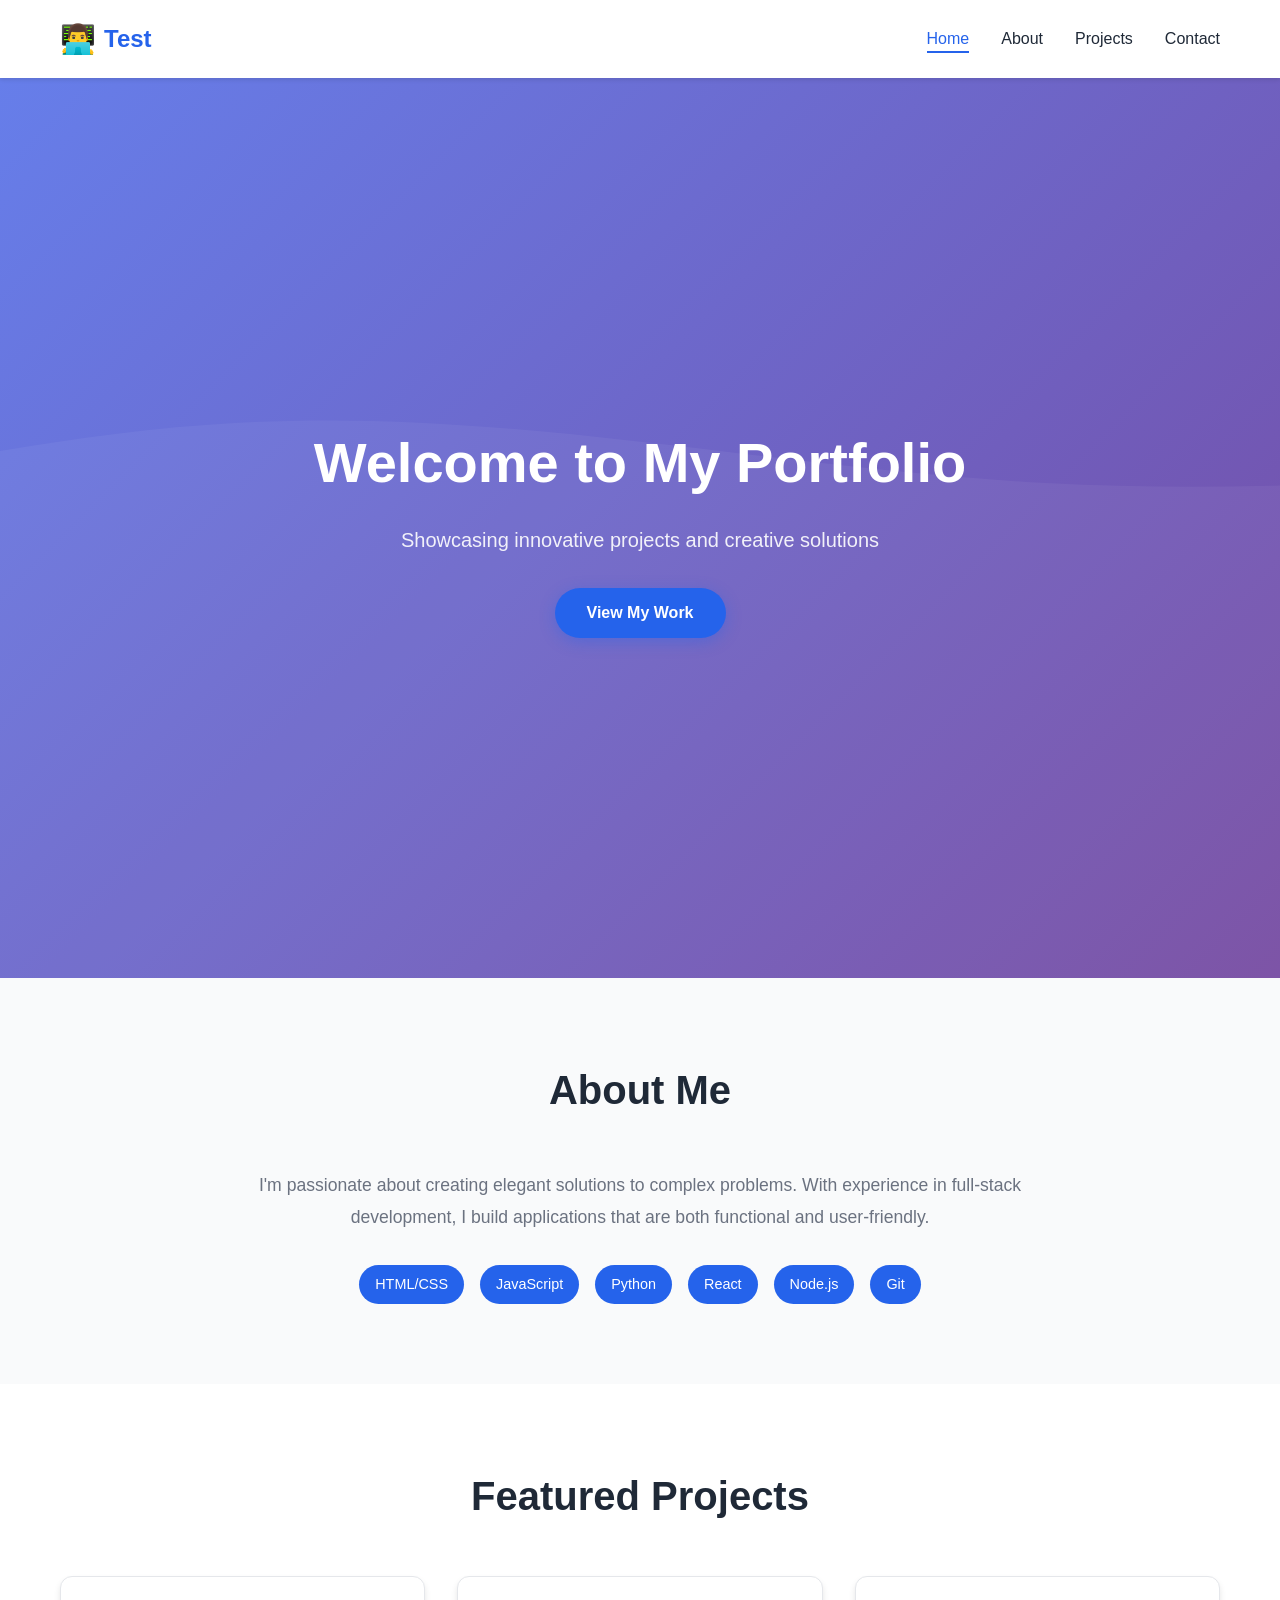
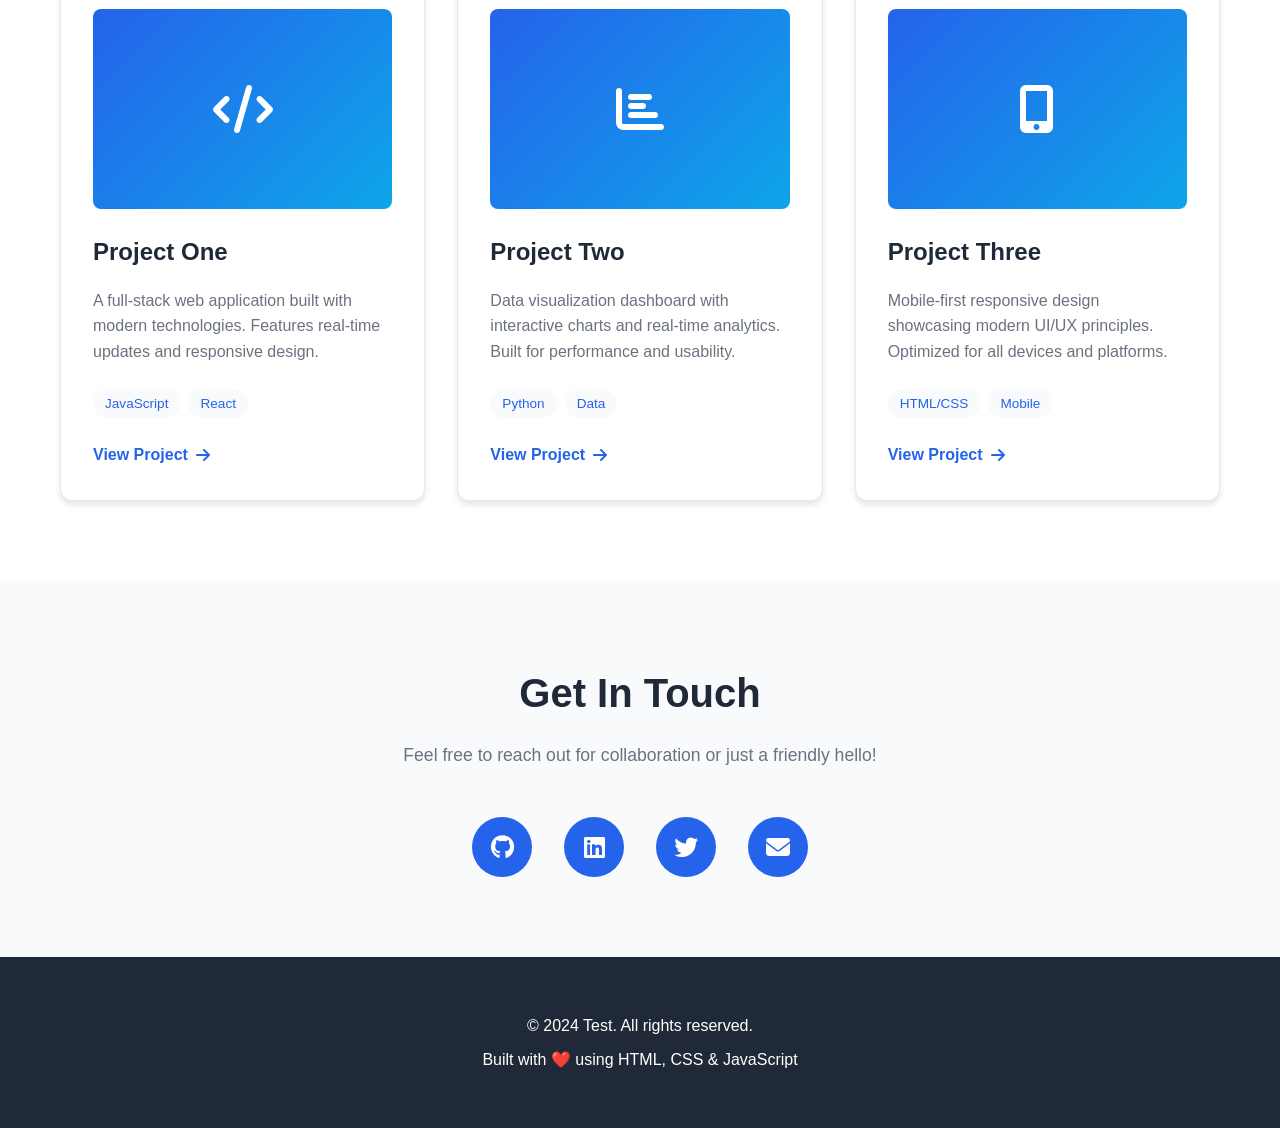
==== index.html @ 0a3504ec "Initial commit: Project showcase GitHub Pages website" ====
<!DOCTYPE html>
<html lang="en">
<head>
    <meta charset="UTF-8">
    <meta name="viewport" content="width=device-width, initial-scale=1.0">
    <title>Test - Project Showcase</title>
    <link rel="stylesheet" href="css/style.css">
    <link rel="stylesheet" href="https://cdnjs.cloudflare.com/ajax/libs/font-awesome/6.4.0/css/all.min.css">
</head>
<body>
    <nav class="navbar">
        <div class="nav-container">
            <div class="nav-brand">
                <a href="#home"><span class="brand-icon">👨‍💻</span> Test</a>
            </div>
            <ul class="nav-menu">
                <li><a href="#home">Home</a></li>
                <li><a href="#about">About</a></li>
                <li><a href="#projects">Projects</a></li>
                <li><a href="#contact">Contact</a></li>
            </ul>
            <div class="hamburger">
                <span></span>
                <span></span>
                <span></span>
            </div>
        </div>
    </nav>

    <!-- Hero Section -->
    <section id="home" class="hero">
        <div class="hero-content">
            <h1>Welcome to My Portfolio</h1>
            <p>Showcasing innovative projects and creative solutions</p>
            <a href="#projects" class="btn btn-primary">View My Work</a>
        </div>
        <div class="hero-background"></div>
    </section>

    <!-- About Section -->
    <section id="about" class="about">
        <div class="container">
            <h2>About Me</h2>
            <div class="about-content">
                <p>
                    I'm passionate about creating elegant solutions to complex problems. 
                    With experience in full-stack development, I build applications that are 
                    both functional and user-friendly.
                </p>
                <div class="skills">
                    <span class="skill-tag">HTML/CSS</span>
                    <span class="skill-tag">JavaScript</span>
                    <span class="skill-tag">Python</span>
                    <span class="skill-tag">React</span>
                    <span class="skill-tag">Node.js</span>
                    <span class="skill-tag">Git</span>
                </div>
            </div>
        </div>
    </section>

    <!-- Projects Section -->
    <section id="projects" class="projects">
        <div class="container">
            <h2>Featured Projects</h2>
            <div class="projects-grid">
                <div class="project-card">
                    <div class="project-image">
                        <i class="fas fa-code"></i>
                    </div>
                    <h3>Project One</h3>
                    <p>A full-stack web application built with modern technologies. Features real-time updates and responsive design.</p>
                    <div class="project-tags">
                        <span class="tag">JavaScript</span>
                        <span class="tag">React</span>
                    </div>
                    <a href="#" class="project-link">View Project <i class="fas fa-arrow-right"></i></a>
                </div>

                <div class="project-card">
                    <div class="project-image">
                        <i class="fas fa-chart-bar"></i>
                    </div>
                    <h3>Project Two</h3>
                    <p>Data visualization dashboard with interactive charts and real-time analytics. Built for performance and usability.</p>
                    <div class="project-tags">
                        <span class="tag">Python</span>
                        <span class="tag">Data</span>
                    </div>
                    <a href="#" class="project-link">View Project <i class="fas fa-arrow-right"></i></a>
                </div>

                <div class="project-card">
                    <div class="project-image">
                        <i class="fas fa-mobile-alt"></i>
                    </div>
                    <h3>Project Three</h3>
                    <p>Mobile-first responsive design showcasing modern UI/UX principles. Optimized for all devices and platforms.</p>
                    <div class="project-tags">
                        <span class="tag">HTML/CSS</span>
                        <span class="tag">Mobile</span>
                    </div>
                    <a href="#" class="project-link">View Project <i class="fas fa-arrow-right"></i></a>
                </div>
            </div>
        </div>
    </section>

    <!-- Contact Section -->
    <section id="contact" class="contact">
        <div class="container">
            <h2>Get In Touch</h2>
            <p>Feel free to reach out for collaboration or just a friendly hello!</p>
            <div class="contact-links">
                <a href="https://github.com" target="_blank" class="social-link">
                    <i class="fab fa-github"></i>
                </a>
                <a href="https://linkedin.com" target="_blank" class="social-link">
                    <i class="fab fa-linkedin"></i>
                </a>
                <a href="https://twitter.com" target="_blank" class="social-link">
                    <i class="fab fa-twitter"></i>
                </a>
                <a href="mailto:your.email@example.com" class="social-link">
                    <i class="fas fa-envelope"></i>
                </a>
            </div>
        </div>
    </section>

    <!-- Footer -->
    <footer class="footer">
        <div class="container">
            <p>&copy; 2024 Test. All rights reserved.</p>
            <p>Built with <span class="heart">❤️</span> using HTML, CSS & JavaScript</p>
        </div>
    </footer>

    <script src="js/script.js"></script>
</body>
</html>
---- css/style.css ----
/* Root Variables */
:root {
    --primary-color: #2563eb;
    --secondary-color: #1e40af;
    --accent-color: #0ea5e9;
    --text-color: #1f2937;
    --light-text: #6b7280;
    --bg-color: #ffffff;
    --bg-light: #f9fafb;
    --border-color: #e5e7eb;
    --shadow: 0 4px 6px rgba(0, 0, 0, 0.1);
    --shadow-lg: 0 20px 25px rgba(0, 0, 0, 0.15);
}

/* Global Styles */
* {
    margin: 0;
    padding: 0;
    box-sizing: border-box;
}

html {
    scroll-behavior: smooth;
}

body {
    font-family: 'Segoe UI', Tahoma, Geneva, Verdana, sans-serif;
    line-height: 1.6;
    color: var(--text-color);
    background-color: var(--bg-color);
}

.container {
    max-width: 1200px;
    margin: 0 auto;
    padding: 0 20px;
}

/* Navigation */
.navbar {
    background: var(--bg-color);
    box-shadow: 0 2px 4px rgba(0, 0, 0, 0.1);
    position: sticky;
    top: 0;
    z-index: 1000;
}

.nav-container {
    display: flex;
    justify-content: space-between;
    align-items: center;
    padding: 1rem 0;
    max-width: 1200px;
    margin: 0 auto;
    padding: 1rem 20px;
}

.nav-brand a {
    font-size: 1.5rem;
    font-weight: bold;
    color: var(--primary-color);
    text-decoration: none;
    display: flex;
    align-items: center;
    gap: 0.5rem;
}

.brand-icon {
    font-size: 1.8rem;
}

.nav-menu {
    display: flex;
    list-style: none;
    gap: 2rem;
}

.nav-menu a {
    color: var(--text-color);
    text-decoration: none;
    font-weight: 500;
    transition: color 0.3s ease;
}

.nav-menu a:hover {
    color: var(--primary-color);
}

.hamburger {
    display: none;
    flex-direction: column;
    cursor: pointer;
}

.hamburger span {
    width: 25px;
    height: 3px;
    background: var(--primary-color);
    margin: 5px 0;
    transition: 0.3s;
}

/* Hero Section */
.hero {
    position: relative;
    min-height: 100vh;
    display: flex;
    align-items: center;
    justify-content: center;
    overflow: hidden;
    background: linear-gradient(135deg, #667eea 0%, #764ba2 100%);
}

.hero-background {
    position: absolute;
    top: 0;
    left: 0;
    width: 100%;
    height: 100%;
    background: url('data:image/svg+xml,<svg xmlns="http://www.w3.org/2000/svg" viewBox="0 0 1440 320"><path fill="rgba(255,255,255,0.1)" fill-opacity="1" d="M0,96L48,112C96,128,192,160,288,160C384,160,480,128,576,122.7C672,117,768,139,864,144C960,149,1056,139,1152,128C1248,117,1344,107,1392,101.3L1440,96L1440,320L1392,320C1344,320,1248,320,1152,320C1056,320,960,320,864,320C768,320,672,320,576,320C480,320,384,320,288,320C192,320,96,320,48,320L0,320Z"></path></svg>') no-repeat bottom;
    background-size: cover;
    opacity: 0.5;
}

.hero-content {
    position: relative;
    z-index: 1;
    text-align: center;
    color: white;
    animation: fadeInUp 1s ease;
}

.hero-content h1 {
    font-size: clamp(2rem, 8vw, 3.5rem);
    margin-bottom: 1rem;
    font-weight: bold;
}

.hero-content p {
    font-size: 1.25rem;
    margin-bottom: 2rem;
    opacity: 0.9;
}

/* Buttons */
.btn {
    display: inline-block;
    padding: 12px 32px;
    border-radius: 50px;
    text-decoration: none;
    font-weight: 600;
    transition: all 0.3s ease;
    cursor: pointer;
    border: none;
    font-size: 1rem;
}

.btn-primary {
    background: var(--primary-color);
    color: white;
    box-shadow: 0 4px 15px rgba(37, 99, 235, 0.4);
}

.btn-primary:hover {
    transform: translateY(-2px);
    box-shadow: 0 6px 20px rgba(37, 99, 235, 0.6);
    background: var(--secondary-color);
}

/* About Section */
.about {
    padding: 80px 20px;
    background: var(--bg-light);
}

.about h2 {
    font-size: 2.5rem;
    margin-bottom: 3rem;
    text-align: center;
}

.about-content {
    max-width: 800px;
    margin: 0 auto;
    text-align: center;
}

.about-content p {
    font-size: 1.1rem;
    color: var(--light-text);
    margin-bottom: 2rem;
    line-height: 1.8;
}

.skills {
    display: flex;
    flex-wrap: wrap;
    gap: 1rem;
    justify-content: center;
}

.skill-tag {
    background: var(--primary-color);
    color: white;
    padding: 8px 16px;
    border-radius: 20px;
    font-size: 0.9rem;
    font-weight: 500;
    transition: all 0.3s ease;
}

.skill-tag:hover {
    background: var(--secondary-color);
    transform: translateY(-2px);
}

/* Projects Section */
.projects {
    padding: 80px 20px;
}

.projects h2 {
    font-size: 2.5rem;
    margin-bottom: 3rem;
    text-align: center;
}

.projects-grid {
    display: grid;
    grid-template-columns: repeat(auto-fit, minmax(320px, 1fr));
    gap: 2rem;
}

.project-card {
    background: var(--bg-color);
    border: 1px solid var(--border-color);
    border-radius: 12px;
    padding: 2rem;
    transition: all 0.3s ease;
    box-shadow: var(--shadow);
    display: flex;
    flex-direction: column;
}

.project-card:hover {
    transform: translateY(-8px);
    box-shadow: var(--shadow-lg);
    border-color: var(--primary-color);
}

.project-image {
    width: 100%;
    height: 200px;
    background: linear-gradient(135deg, var(--primary-color), var(--accent-color));
    border-radius: 8px;
    display: flex;
    align-items: center;
    justify-content: center;
    margin-bottom: 1.5rem;
    font-size: 3rem;
    color: white;
}

.project-card h3 {
    font-size: 1.5rem;
    margin-bottom: 1rem;
    color: var(--text-color);
}

.project-card p {
    color: var(--light-text);
    margin-bottom: 1.5rem;
    flex-grow: 1;
}

.project-tags {
    display: flex;
    flex-wrap: wrap;
    gap: 0.5rem;
    margin-bottom: 1.5rem;
}

.tag {
    background: var(--bg-light);
    color: var(--primary-color);
    padding: 4px 12px;
    border-radius: 15px;
    font-size: 0.85rem;
    font-weight: 500;
}

.project-link {
    color: var(--primary-color);
    text-decoration: none;
    font-weight: 600;
    display: inline-flex;
    align-items: center;
    gap: 0.5rem;
    transition: gap 0.3s ease;
}

.project-link:hover {
    gap: 1rem;
}

/* Contact Section */
.contact {
    padding: 80px 20px;
    background: var(--bg-light);
    text-align: center;
}

.contact h2 {
    font-size: 2.5rem;
    margin-bottom: 1rem;
}

.contact p {
    font-size: 1.1rem;
    color: var(--light-text);
    margin-bottom: 3rem;
}

.contact-links {
    display: flex;
    justify-content: center;
    gap: 2rem;
}

.social-link {
    display: inline-flex;
    align-items: center;
    justify-content: center;
    width: 60px;
    height: 60px;
    background: var(--primary-color);
    color: white;
    border-radius: 50%;
    font-size: 1.5rem;
    transition: all 0.3s ease;
    text-decoration: none;
}

.social-link:hover {
    background: var(--secondary-color);
    transform: translateY(-5px);
    box-shadow: var(--shadow-lg);
}

/* Footer */
.footer {
    background: var(--text-color);
    color: white;
    padding: 3rem 20px;
    text-align: center;
}

.footer p {
    margin: 0.5rem 0;
}

.heart {
    color: #ef4444;
    display: inline-block;
    animation: heartbeat 1.2s infinite;
}

/* Animations */
@keyframes fadeInUp {
    from {
        opacity: 0;
        transform: translateY(30px);
    }
    to {
        opacity: 1;
        transform: translateY(0);
    }
}

@keyframes heartbeat {
    0%, 100% {
        transform: scale(1);
    }
    50% {
        transform: scale(1.2);
    }
}

/* Responsive Design */
@media (max-width: 768px) {
    .nav-menu {
        gap: 1rem;
        font-size: 0.9rem;
    }

    .hamburger {
        display: flex;
    }

    .nav-menu {
        position: absolute;
        top: 70px;
        left: -100%;
        flex-direction: column;
        background: var(--bg-color);
        width: 100%;
        text-align: center;
        transition: 0.3s;
        box-shadow: 0 10px 27px rgba(0, 0, 0, 0.05);
    }

    .nav-menu.active {
        left: 0;
    }

    .about,
    .projects,
    .contact {
        padding: 60px 20px;
    }

    .about h2,
    .projects h2,
    .contact h2 {
        font-size: 2rem;
    }

    .projects-grid {
        grid-template-columns: 1fr;
    }

    .contact-links {
        gap: 1rem;
    }

    .social-link {
        width: 50px;
        height: 50px;
        font-size: 1.2rem;
    }
}

@media (max-width: 480px) {
    .hero-content h1 {
        font-size: 1.8rem;
    }

    .hero-content p {
        font-size: 1rem;
    }

    .skill-tag {
        padding: 6px 12px;
        font-size: 0.85rem;
    }

    .contact-links {
        gap: 0.8rem;
        flex-wrap: wrap;
    }
}
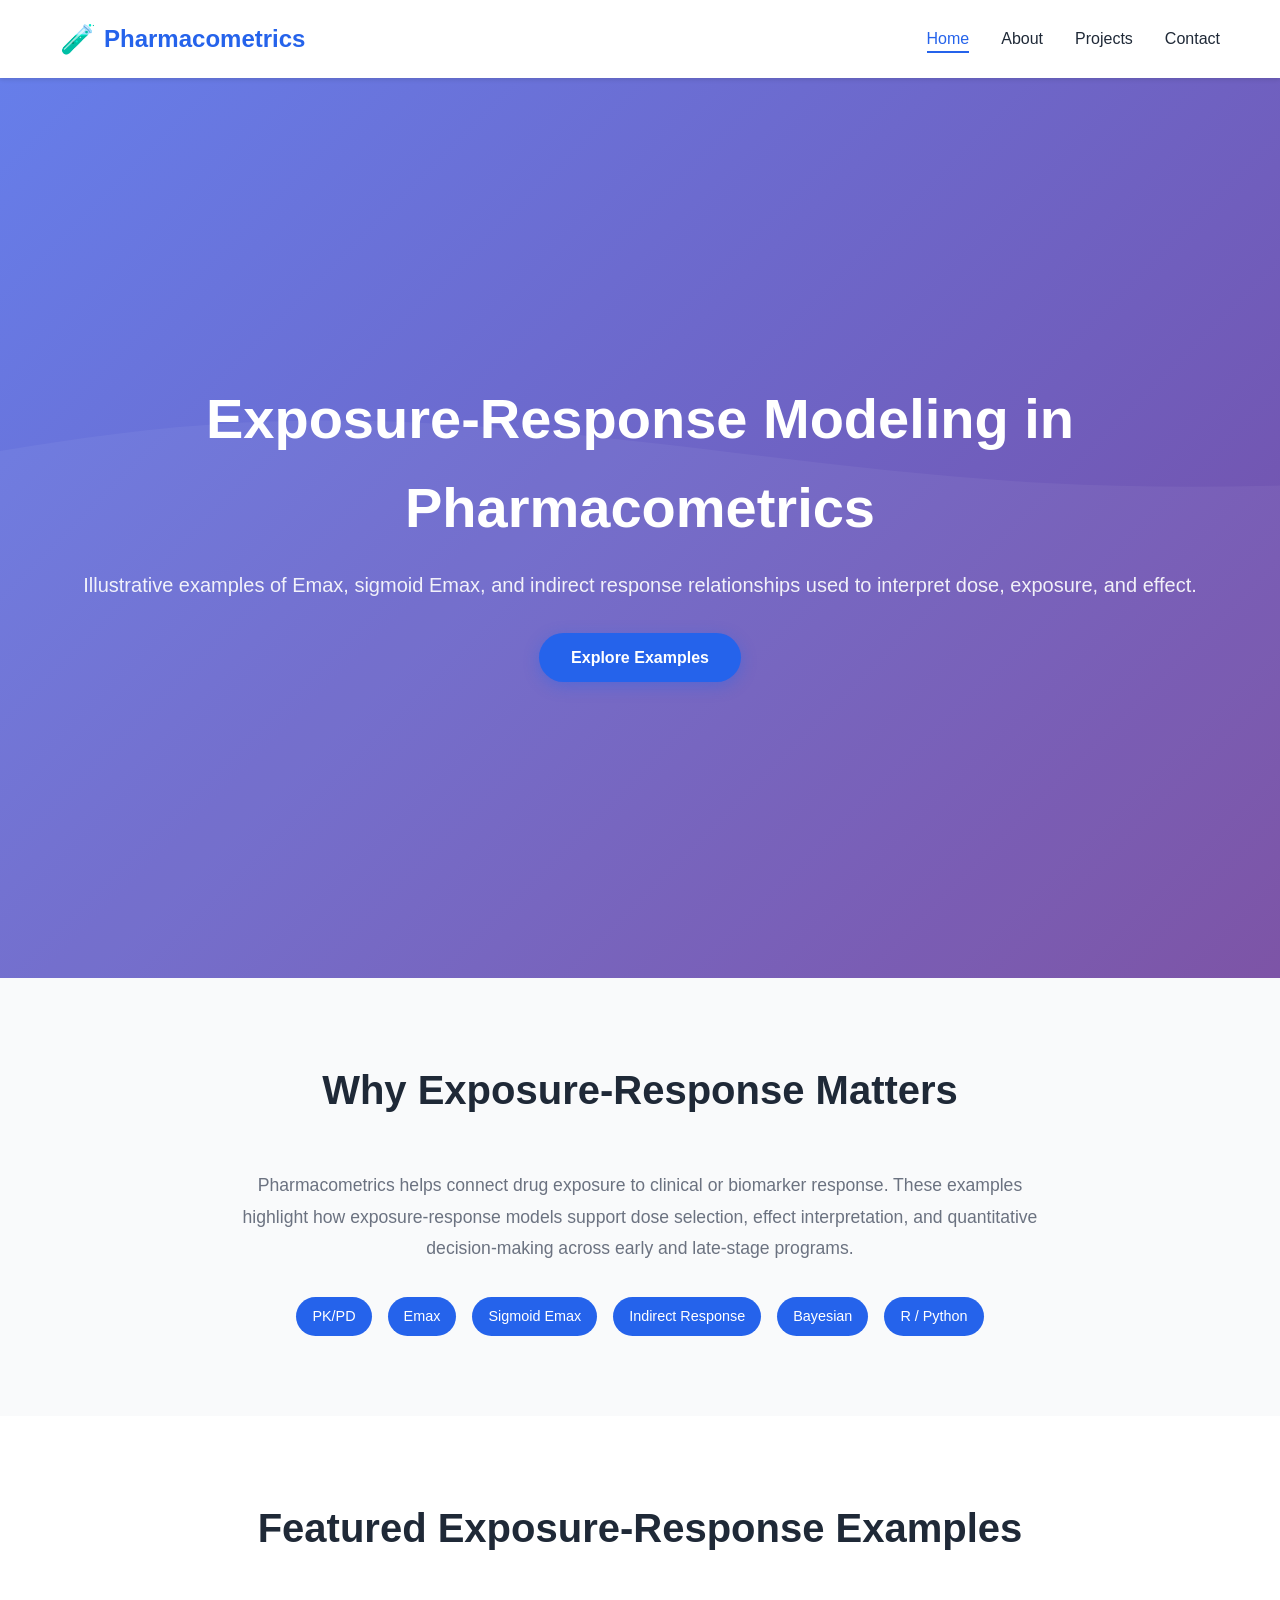
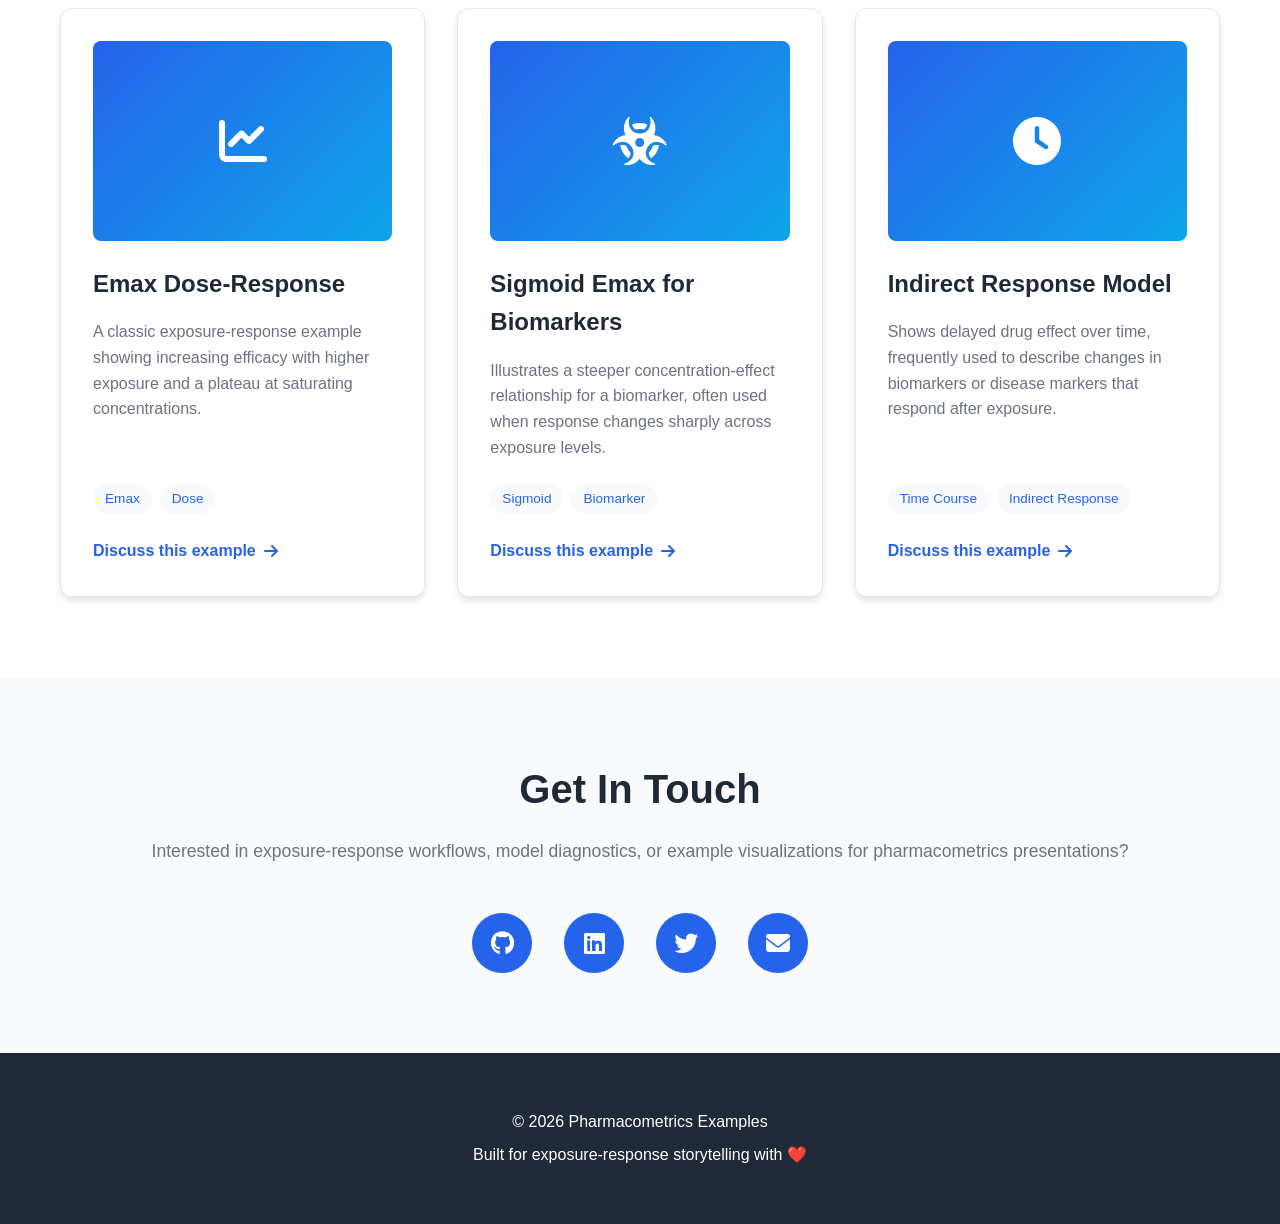
==== commit 35b9de8d: "Update site content for pharmacometrics exposure-response examples" ====
--- a/index.html
+++ b/index.html
@@ -3,7 +3,7 @@
 <head>
     <meta charset="UTF-8">
     <meta name="viewport" content="width=device-width, initial-scale=1.0">
-    <title>Test - Project Showcase</title>
+    <title>Pharmacometrics Exposure-Response Examples</title>
     <link rel="stylesheet" href="css/style.css">
     <link rel="stylesheet" href="https://cdnjs.cloudflare.com/ajax/libs/font-awesome/6.4.0/css/all.min.css">
 </head>
@@ -11,7 +11,7 @@
     <nav class="navbar">
         <div class="nav-container">
             <div class="nav-brand">
-                <a href="#home"><span class="brand-icon">👨‍💻</span> Test</a>
+                <a href="#home"><span class="brand-icon">🧪</span> Pharmacometrics</a>
             </div>
             <ul class="nav-menu">
                 <li><a href="#home">Home</a></li>
@@ -30,9 +30,9 @@
     <!-- Hero Section -->
     <section id="home" class="hero">
         <div class="hero-content">
-            <h1>Welcome to My Portfolio</h1>
-            <p>Showcasing innovative projects and creative solutions</p>
-            <a href="#projects" class="btn btn-primary">View My Work</a>
+            <h1>Exposure-Response Modeling in Pharmacometrics</h1>
+            <p>Illustrative examples of Emax, sigmoid Emax, and indirect response relationships used to interpret dose, exposure, and effect.</p>
+            <a href="#projects" class="btn btn-primary">Explore Examples</a>
         </div>
         <div class="hero-background"></div>
     </section>
@@ -40,20 +40,18 @@
     <!-- About Section -->
     <section id="about" class="about">
         <div class="container">
-            <h2>About Me</h2>
+            <h2>Why Exposure-Response Matters</h2>
             <div class="about-content">
                 <p>
-                    I'm passionate about creating elegant solutions to complex problems. 
-                    With experience in full-stack development, I build applications that are 
-                    both functional and user-friendly.
+                    Pharmacometrics helps connect drug exposure to clinical or biomarker response. These examples highlight how exposure-response models support dose selection, effect interpretation, and quantitative decision-making across early and late-stage programs.
                 </p>
                 <div class="skills">
-                    <span class="skill-tag">HTML/CSS</span>
-                    <span class="skill-tag">JavaScript</span>
-                    <span class="skill-tag">Python</span>
-                    <span class="skill-tag">React</span>
-                    <span class="skill-tag">Node.js</span>
-                    <span class="skill-tag">Git</span>
+                    <span class="skill-tag">PK/PD</span>
+                    <span class="skill-tag">Emax</span>
+                    <span class="skill-tag">Sigmoid Emax</span>
+                    <span class="skill-tag">Indirect Response</span>
+                    <span class="skill-tag">Bayesian</span>
+                    <span class="skill-tag">R / Python</span>
                 </div>
             </div>
         </div>
@@ -62,45 +60,45 @@
     <!-- Projects Section -->
     <section id="projects" class="projects">
         <div class="container">
-            <h2>Featured Projects</h2>
+            <h2>Featured Exposure-Response Examples</h2>
             <div class="projects-grid">
                 <div class="project-card">
                     <div class="project-image">
-                        <i class="fas fa-code"></i>
+                        <i class="fas fa-chart-line"></i>
                     </div>
-                    <h3>Project One</h3>
-                    <p>A full-stack web application built with modern technologies. Features real-time updates and responsive design.</p>
+                    <h3>Emax Dose-Response</h3>
+                    <p>A classic exposure-response example showing increasing efficacy with higher exposure and a plateau at saturating concentrations.</p>
                     <div class="project-tags">
-                        <span class="tag">JavaScript</span>
-                        <span class="tag">React</span>
+                        <span class="tag">Emax</span>
+                        <span class="tag">Dose</span>
                     </div>
-                    <a href="#" class="project-link">View Project <i class="fas fa-arrow-right"></i></a>
+                    <a href="#contact" class="project-link">Discuss this example <i class="fas fa-arrow-right"></i></a>
                 </div>
 
                 <div class="project-card">
                     <div class="project-image">
-                        <i class="fas fa-chart-bar"></i>
+                        <i class="fas fa-biohazard"></i>
                     </div>
-                    <h3>Project Two</h3>
-                    <p>Data visualization dashboard with interactive charts and real-time analytics. Built for performance and usability.</p>
+                    <h3>Sigmoid Emax for Biomarkers</h3>
+                    <p>Illustrates a steeper concentration-effect relationship for a biomarker, often used when response changes sharply across exposure levels.</p>
                     <div class="project-tags">
-                        <span class="tag">Python</span>
-                        <span class="tag">Data</span>
+                        <span class="tag">Sigmoid</span>
+                        <span class="tag">Biomarker</span>
                     </div>
-                    <a href="#" class="project-link">View Project <i class="fas fa-arrow-right"></i></a>
+                    <a href="#contact" class="project-link">Discuss this example <i class="fas fa-arrow-right"></i></a>
                 </div>
 
                 <div class="project-card">
                     <div class="project-image">
-                        <i class="fas fa-mobile-alt"></i>
+                        <i class="fas fa-clock"></i>
                     </div>
-                    <h3>Project Three</h3>
-                    <p>Mobile-first responsive design showcasing modern UI/UX principles. Optimized for all devices and platforms.</p>
+                    <h3>Indirect Response Model</h3>
+                    <p>Shows delayed drug effect over time, frequently used to describe changes in biomarkers or disease markers that respond after exposure.</p>
                     <div class="project-tags">
-                        <span class="tag">HTML/CSS</span>
-                        <span class="tag">Mobile</span>
+                        <span class="tag">Time Course</span>
+                        <span class="tag">Indirect Response</span>
                     </div>
-                    <a href="#" class="project-link">View Project <i class="fas fa-arrow-right"></i></a>
+                    <a href="#contact" class="project-link">Discuss this example <i class="fas fa-arrow-right"></i></a>
                 </div>
             </div>
         </div>
@@ -110,7 +108,7 @@
     <section id="contact" class="contact">
         <div class="container">
             <h2>Get In Touch</h2>
-            <p>Feel free to reach out for collaboration or just a friendly hello!</p>
+            <p>Interested in exposure-response workflows, model diagnostics, or example visualizations for pharmacometrics presentations?</p>
             <div class="contact-links">
                 <a href="https://github.com" target="_blank" class="social-link">
                     <i class="fab fa-github"></i>
@@ -131,8 +129,8 @@
     <!-- Footer -->
     <footer class="footer">
         <div class="container">
-            <p>&copy; 2024 Test. All rights reserved.</p>
-            <p>Built with <span class="heart">❤️</span> using HTML, CSS & JavaScript</p>
+            <p>&copy; 2026 Pharmacometrics Examples</p>
+            <p>Built for exposure-response storytelling with <span class="heart">❤️</span></p>
         </div>
     </footer>
 
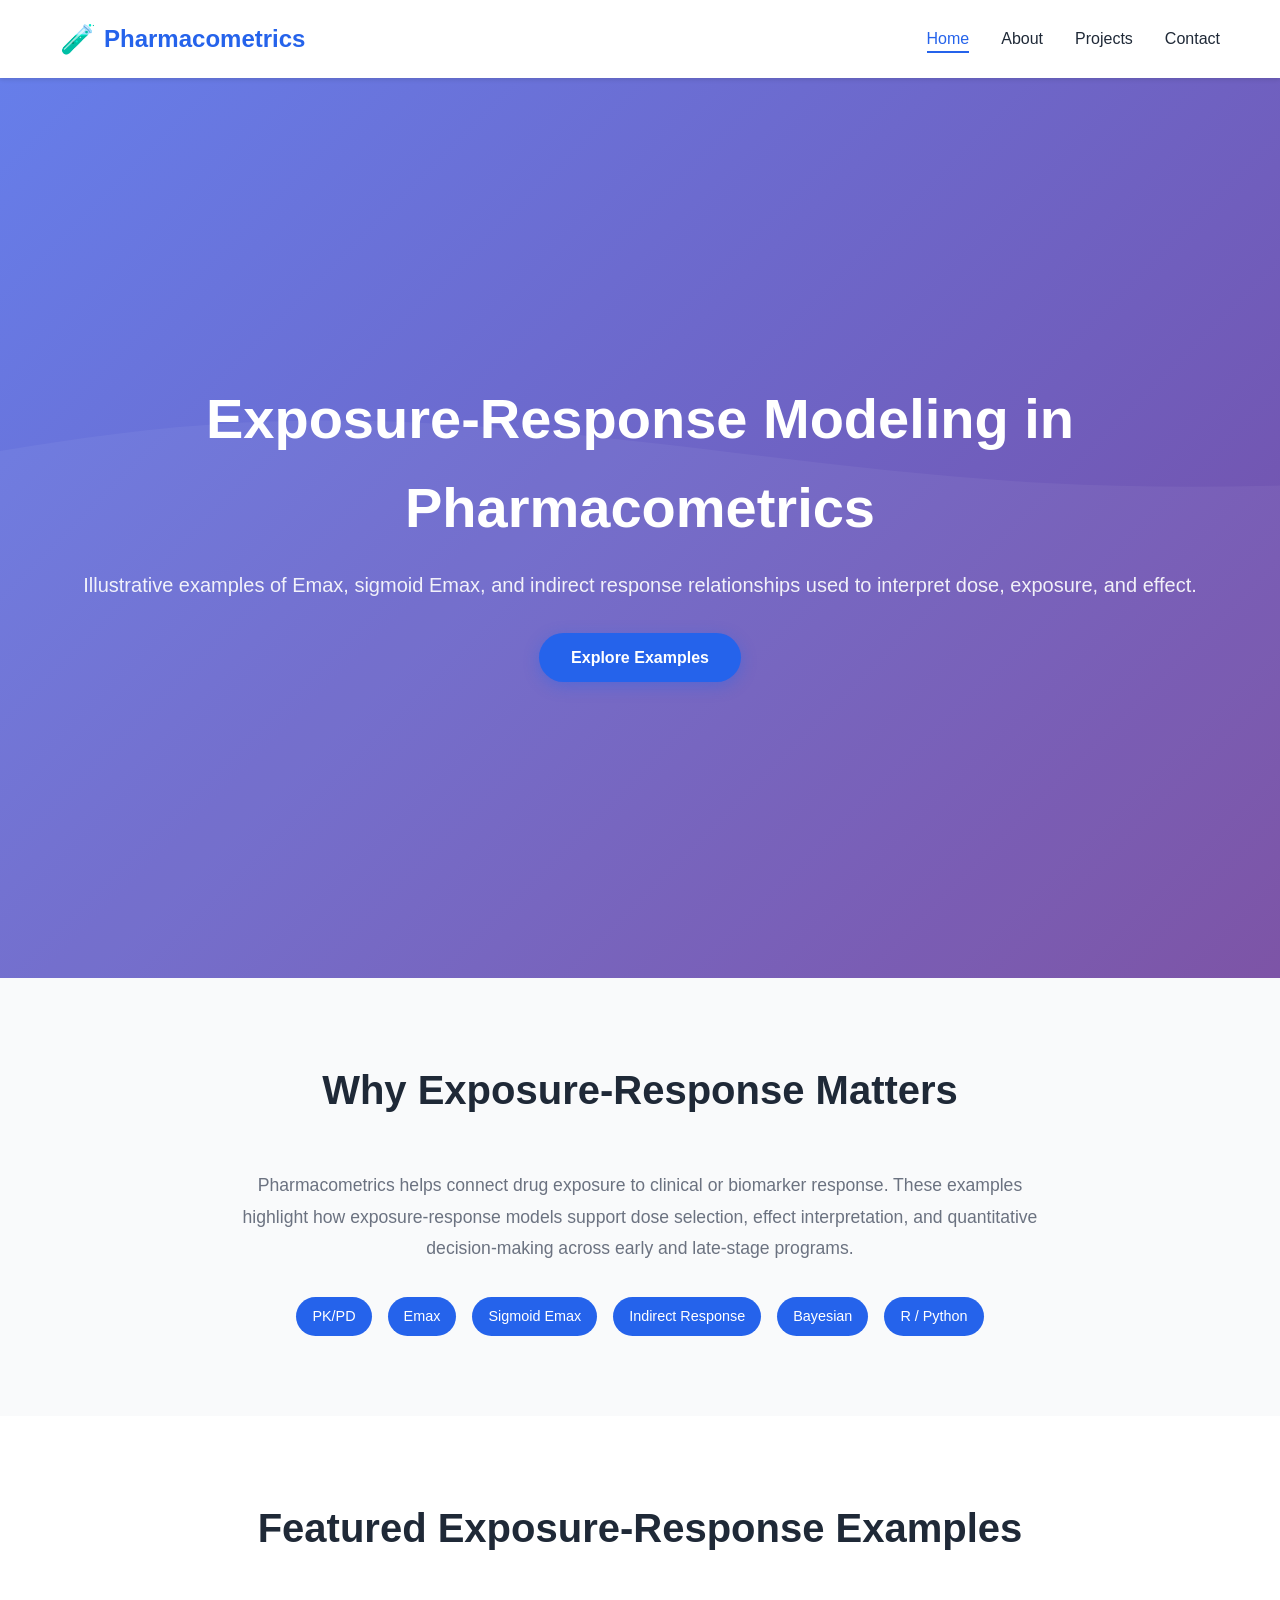
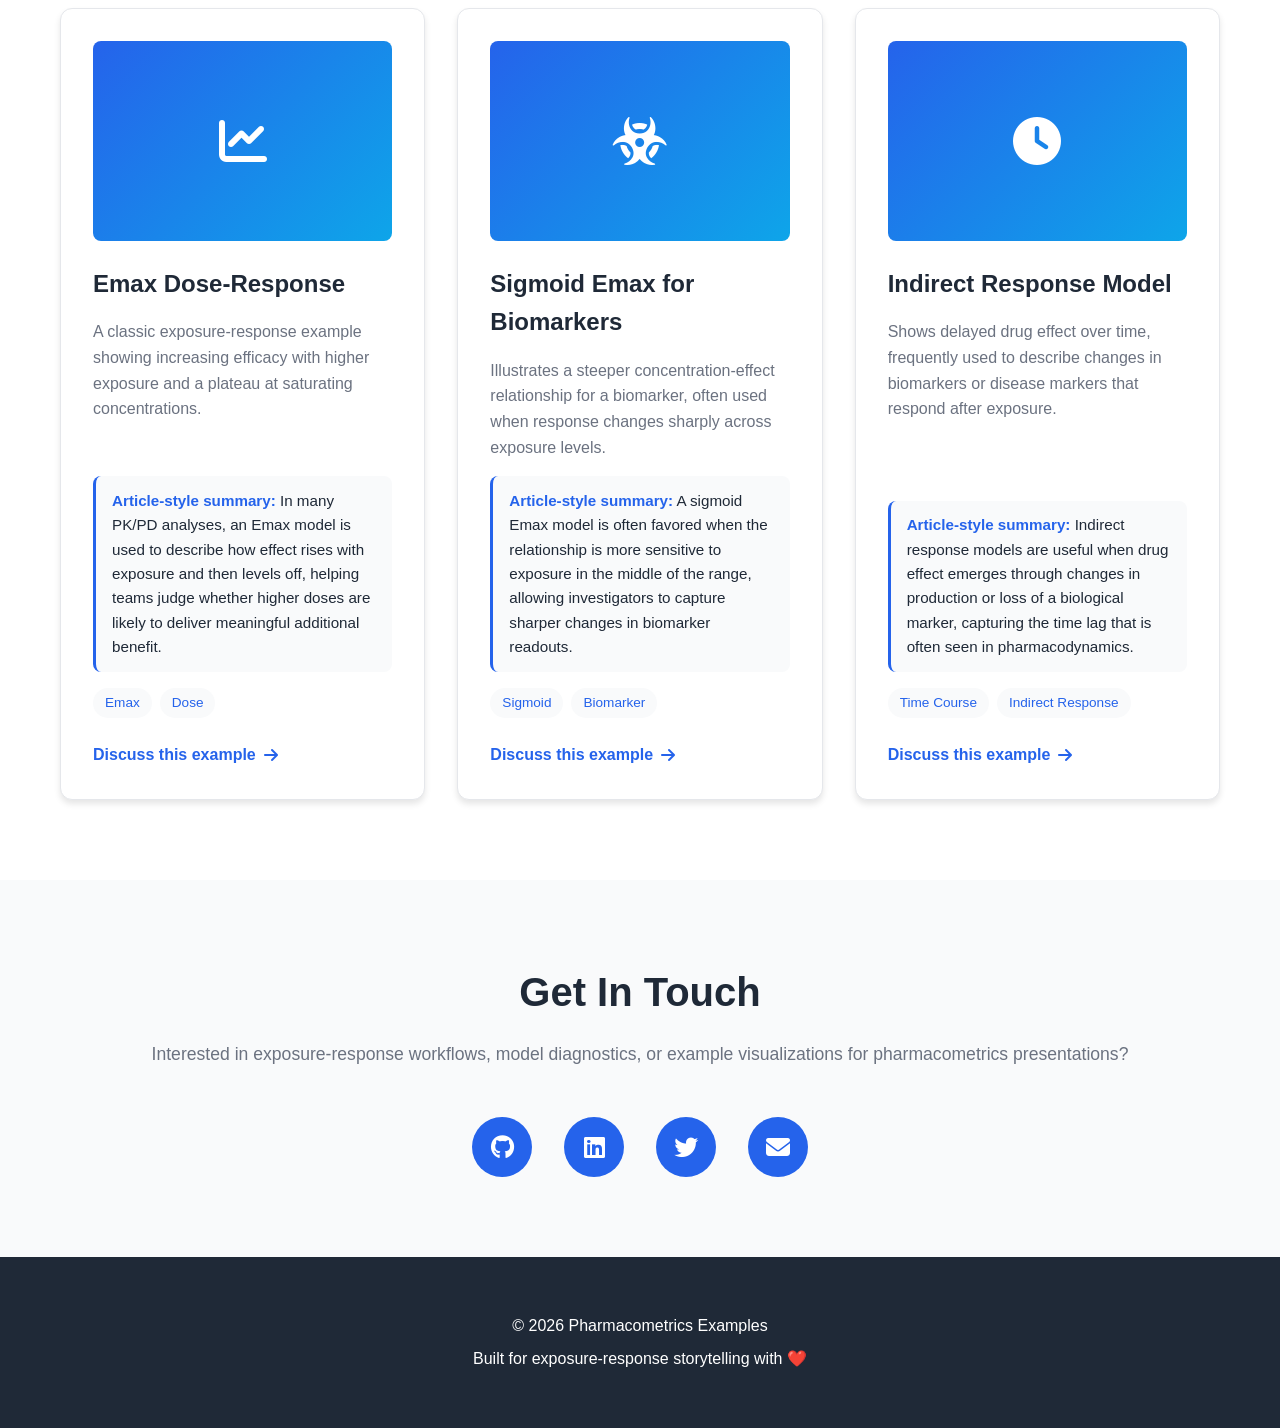
==== commit 615513d1: "Add richer pharmacometrics example summaries" ====
--- a/index.html
+++ b/index.html
@@ -68,6 +68,9 @@
                     </div>
                     <h3>Emax Dose-Response</h3>
                     <p>A classic exposure-response example showing increasing efficacy with higher exposure and a plateau at saturating concentrations.</p>
+                    <div class="example-detail">
+                        <strong>Article-style summary:</strong> In many PK/PD analyses, an Emax model is used to describe how effect rises with exposure and then levels off, helping teams judge whether higher doses are likely to deliver meaningful additional benefit.
+                    </div>
                     <div class="project-tags">
                         <span class="tag">Emax</span>
                         <span class="tag">Dose</span>
@@ -81,6 +84,9 @@
                     </div>
                     <h3>Sigmoid Emax for Biomarkers</h3>
                     <p>Illustrates a steeper concentration-effect relationship for a biomarker, often used when response changes sharply across exposure levels.</p>
+                    <div class="example-detail">
+                        <strong>Article-style summary:</strong> A sigmoid Emax model is often favored when the relationship is more sensitive to exposure in the middle of the range, allowing investigators to capture sharper changes in biomarker readouts.
+                    </div>
                     <div class="project-tags">
                         <span class="tag">Sigmoid</span>
                         <span class="tag">Biomarker</span>
@@ -94,6 +100,9 @@
                     </div>
                     <h3>Indirect Response Model</h3>
                     <p>Shows delayed drug effect over time, frequently used to describe changes in biomarkers or disease markers that respond after exposure.</p>
+                    <div class="example-detail">
+                        <strong>Article-style summary:</strong> Indirect response models are useful when drug effect emerges through changes in production or loss of a biological marker, capturing the time lag that is often seen in pharmacodynamics.
+                    </div>
                     <div class="project-tags">
                         <span class="tag">Time Course</span>
                         <span class="tag">Indirect Response</span>
--- a/css/style.css
+++ b/css/style.css
@@ -269,8 +269,23 @@
 
 .project-card p {
     color: var(--light-text);
-    margin-bottom: 1.5rem;
+    margin-bottom: 1rem;
     flex-grow: 1;
+}
+
+.example-detail {
+    background: var(--bg-light);
+    border-left: 3px solid var(--primary-color);
+    padding: 0.8rem 1rem;
+    border-radius: 8px;
+    margin-bottom: 1rem;
+    color: var(--text-color);
+    font-size: 0.95rem;
+    line-height: 1.6;
+}
+
+.example-detail strong {
+    color: var(--primary-color);
 }
 
 .project-tags {
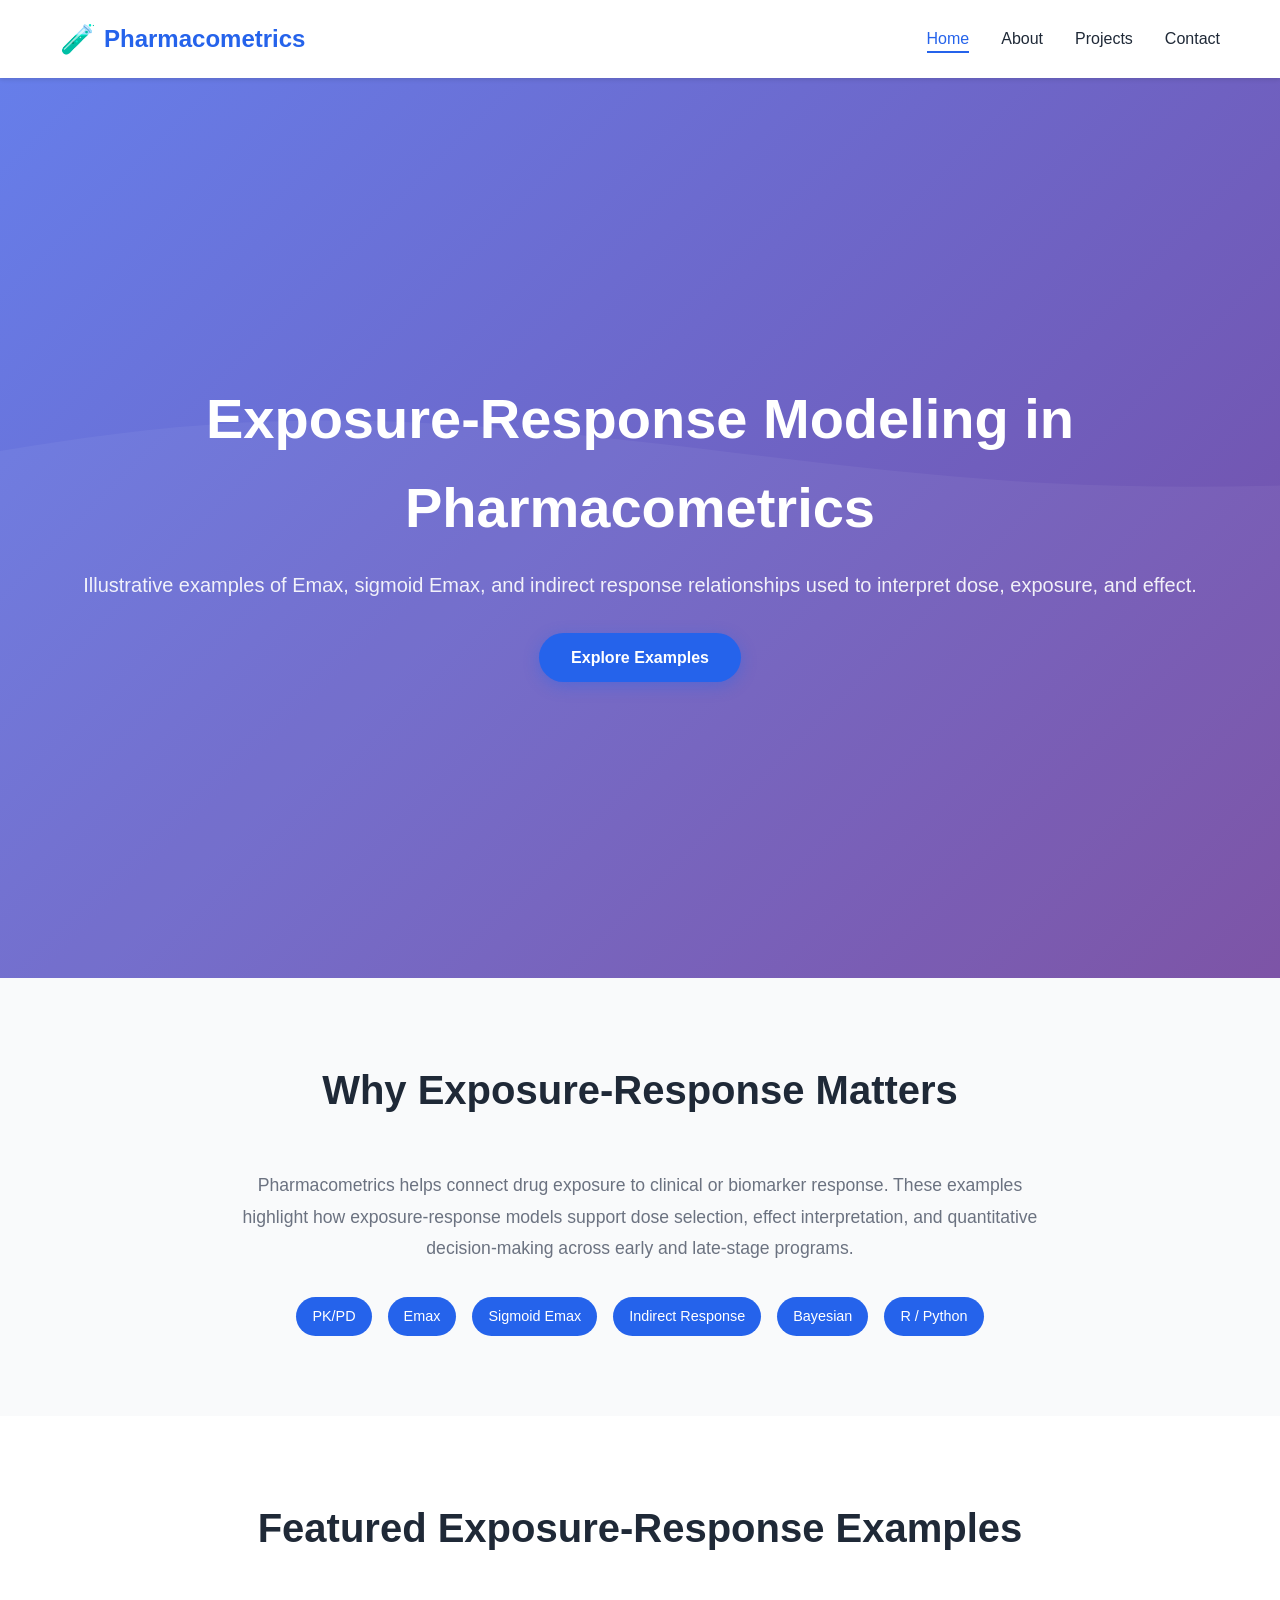
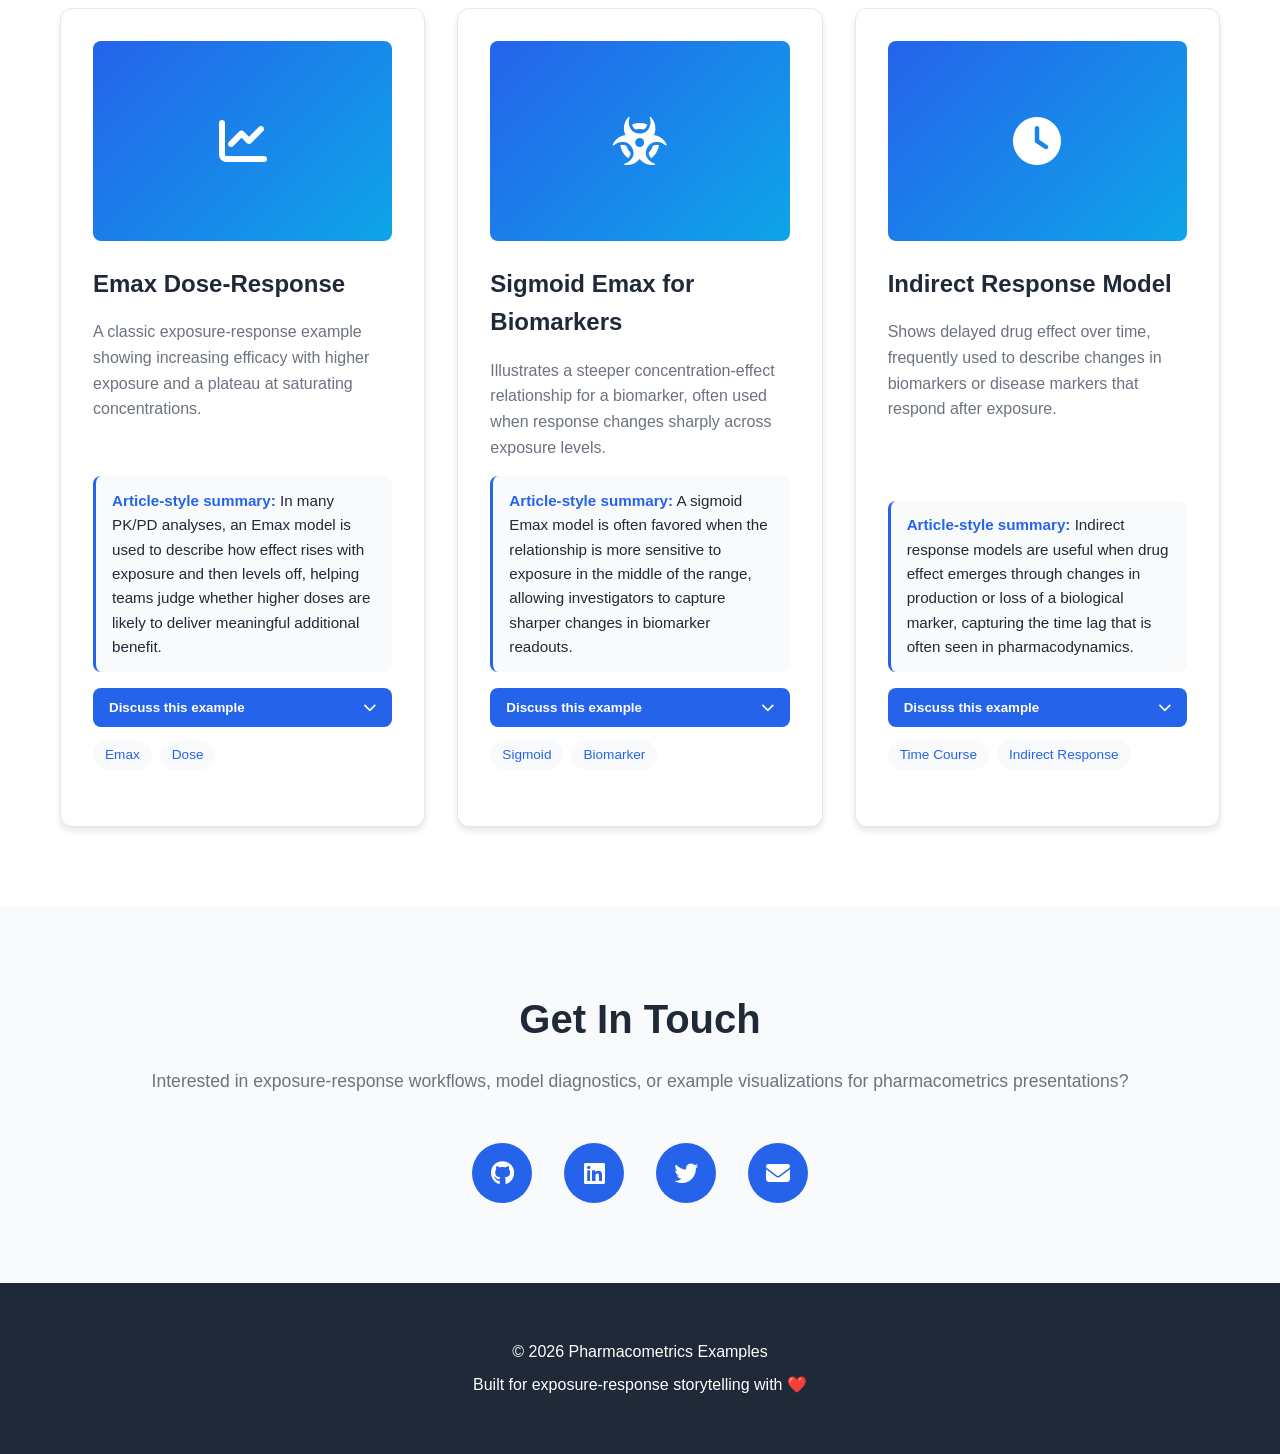
==== commit a8b85239: "Add expandable content to each example card" ====
--- a/index.html
+++ b/index.html
@@ -71,11 +71,19 @@
                     <div class="example-detail">
                         <strong>Article-style summary:</strong> In many PK/PD analyses, an Emax model is used to describe how effect rises with exposure and then levels off, helping teams judge whether higher doses are likely to deliver meaningful additional benefit.
                     </div>
+                    <button class="expand-toggle" type="button" data-target="example1">Discuss this example <i class="fas fa-chevron-down"></i></button>
+                    <div id="example1" class="expand-content">
+                        <p>Typical interpretation: the drug shows a clear exposure-response relationship, but additional exposure beyond a certain point yields diminishing returns. This is often used to justify dose selection and to discuss the therapeutic window.</p>
+                        <ul>
+                            <li>Useful for efficacy endpoints with a saturating response</li>
+                            <li>Helps quantify the maximum achievable effect</li>
+                            <li>Supports discussion of dose optimization</li>
+                        </ul>
+                    </div>
                     <div class="project-tags">
                         <span class="tag">Emax</span>
                         <span class="tag">Dose</span>
                     </div>
-                    <a href="#contact" class="project-link">Discuss this example <i class="fas fa-arrow-right"></i></a>
                 </div>
 
                 <div class="project-card">
@@ -87,11 +95,19 @@
                     <div class="example-detail">
                         <strong>Article-style summary:</strong> A sigmoid Emax model is often favored when the relationship is more sensitive to exposure in the middle of the range, allowing investigators to capture sharper changes in biomarker readouts.
                     </div>
+                    <button class="expand-toggle" type="button" data-target="example2">Discuss this example <i class="fas fa-chevron-down"></i></button>
+                    <div id="example2" class="expand-content">
+                        <p>Typical interpretation: the response changes more sharply once exposure reaches a certain threshold. This can be especially relevant for biomarkers that are highly nonlinear in the clinically observed range.</p>
+                        <ul>
+                            <li>Captures steep concentration-effect behavior</li>
+                            <li>Useful when small exposure changes trigger large effects</li>
+                            <li>Helpful for identifying exposure thresholds</li>
+                        </ul>
+                    </div>
                     <div class="project-tags">
                         <span class="tag">Sigmoid</span>
                         <span class="tag">Biomarker</span>
                     </div>
-                    <a href="#contact" class="project-link">Discuss this example <i class="fas fa-arrow-right"></i></a>
                 </div>
 
                 <div class="project-card">
@@ -103,11 +119,19 @@
                     <div class="example-detail">
                         <strong>Article-style summary:</strong> Indirect response models are useful when drug effect emerges through changes in production or loss of a biological marker, capturing the time lag that is often seen in pharmacodynamics.
                     </div>
+                    <button class="expand-toggle" type="button" data-target="example3">Discuss this example <i class="fas fa-chevron-down"></i></button>
+                    <div id="example3" class="expand-content">
+                        <p>Typical interpretation: the effect is not immediate because the drug changes the underlying biological turnover rather than directly altering the response variable. This approach is common for biomarkers and disease progression endpoints.</p>
+                        <ul>
+                            <li>Captures delayed onset and offset of effect</li>
+                            <li>Useful for biomarkers driven by turnover</li>
+                            <li>Important for longitudinal study interpretation</li>
+                        </ul>
+                    </div>
                     <div class="project-tags">
                         <span class="tag">Time Course</span>
                         <span class="tag">Indirect Response</span>
                     </div>
-                    <a href="#contact" class="project-link">Discuss this example <i class="fas fa-arrow-right"></i></a>
                 </div>
             </div>
         </div>
--- a/css/style.css
+++ b/css/style.css
@@ -288,6 +288,49 @@
     color: var(--primary-color);
 }
 
+.expand-toggle {
+    width: 100%;
+    text-align: left;
+    background: var(--primary-color);
+    color: white;
+    border: none;
+    border-radius: 8px;
+    padding: 0.75rem 1rem;
+    margin-bottom: 0.8rem;
+    cursor: pointer;
+    font-weight: 600;
+    display: flex;
+    align-items: center;
+    justify-content: space-between;
+}
+
+.expand-toggle:hover {
+    background: var(--secondary-color);
+}
+
+.expand-content {
+    display: none;
+    background: var(--bg-light);
+    border: 1px solid var(--border-color);
+    border-radius: 8px;
+    padding: 0.9rem 1rem;
+    margin-bottom: 1rem;
+    color: var(--text-color);
+}
+
+.expand-content.active {
+    display: block;
+}
+
+.expand-content p {
+    margin-bottom: 0.6rem;
+}
+
+.expand-content ul {
+    padding-left: 1.2rem;
+    color: var(--light-text);
+}
+
 .project-tags {
     display: flex;
     flex-wrap: wrap;
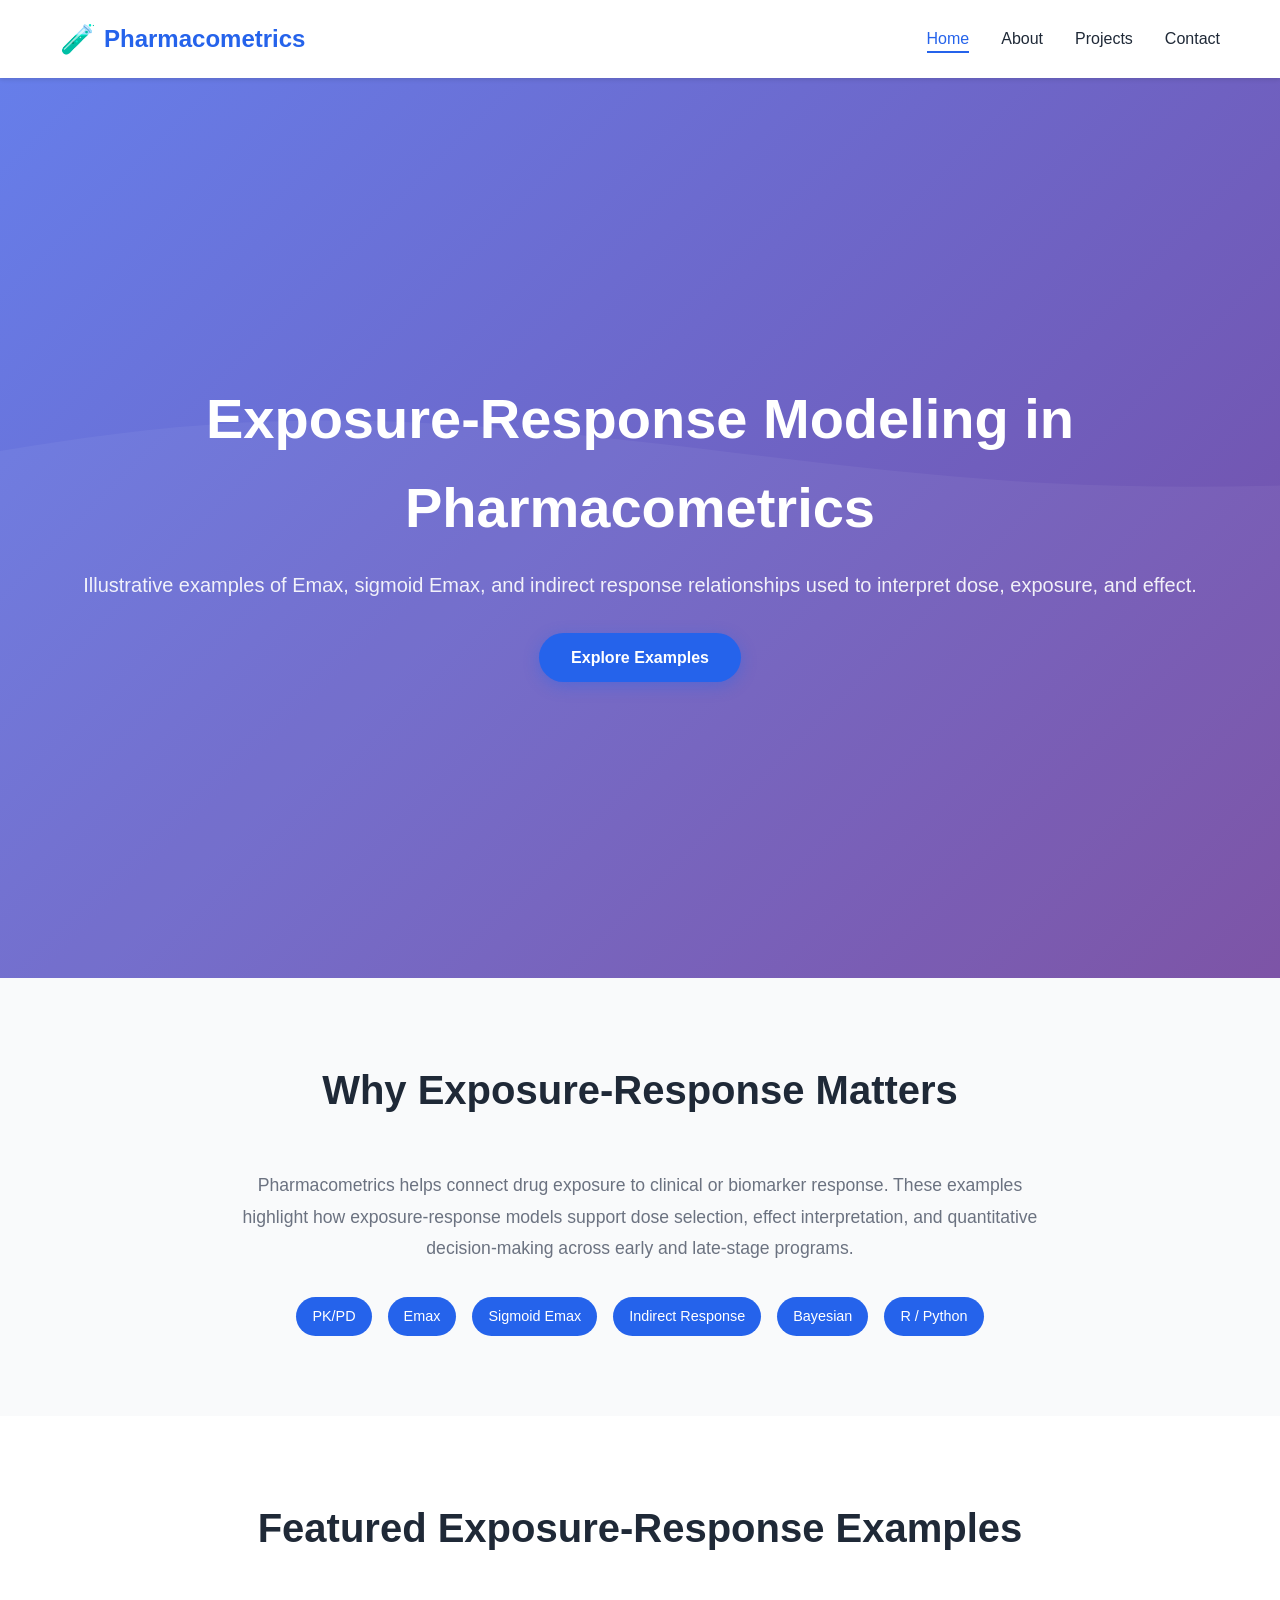
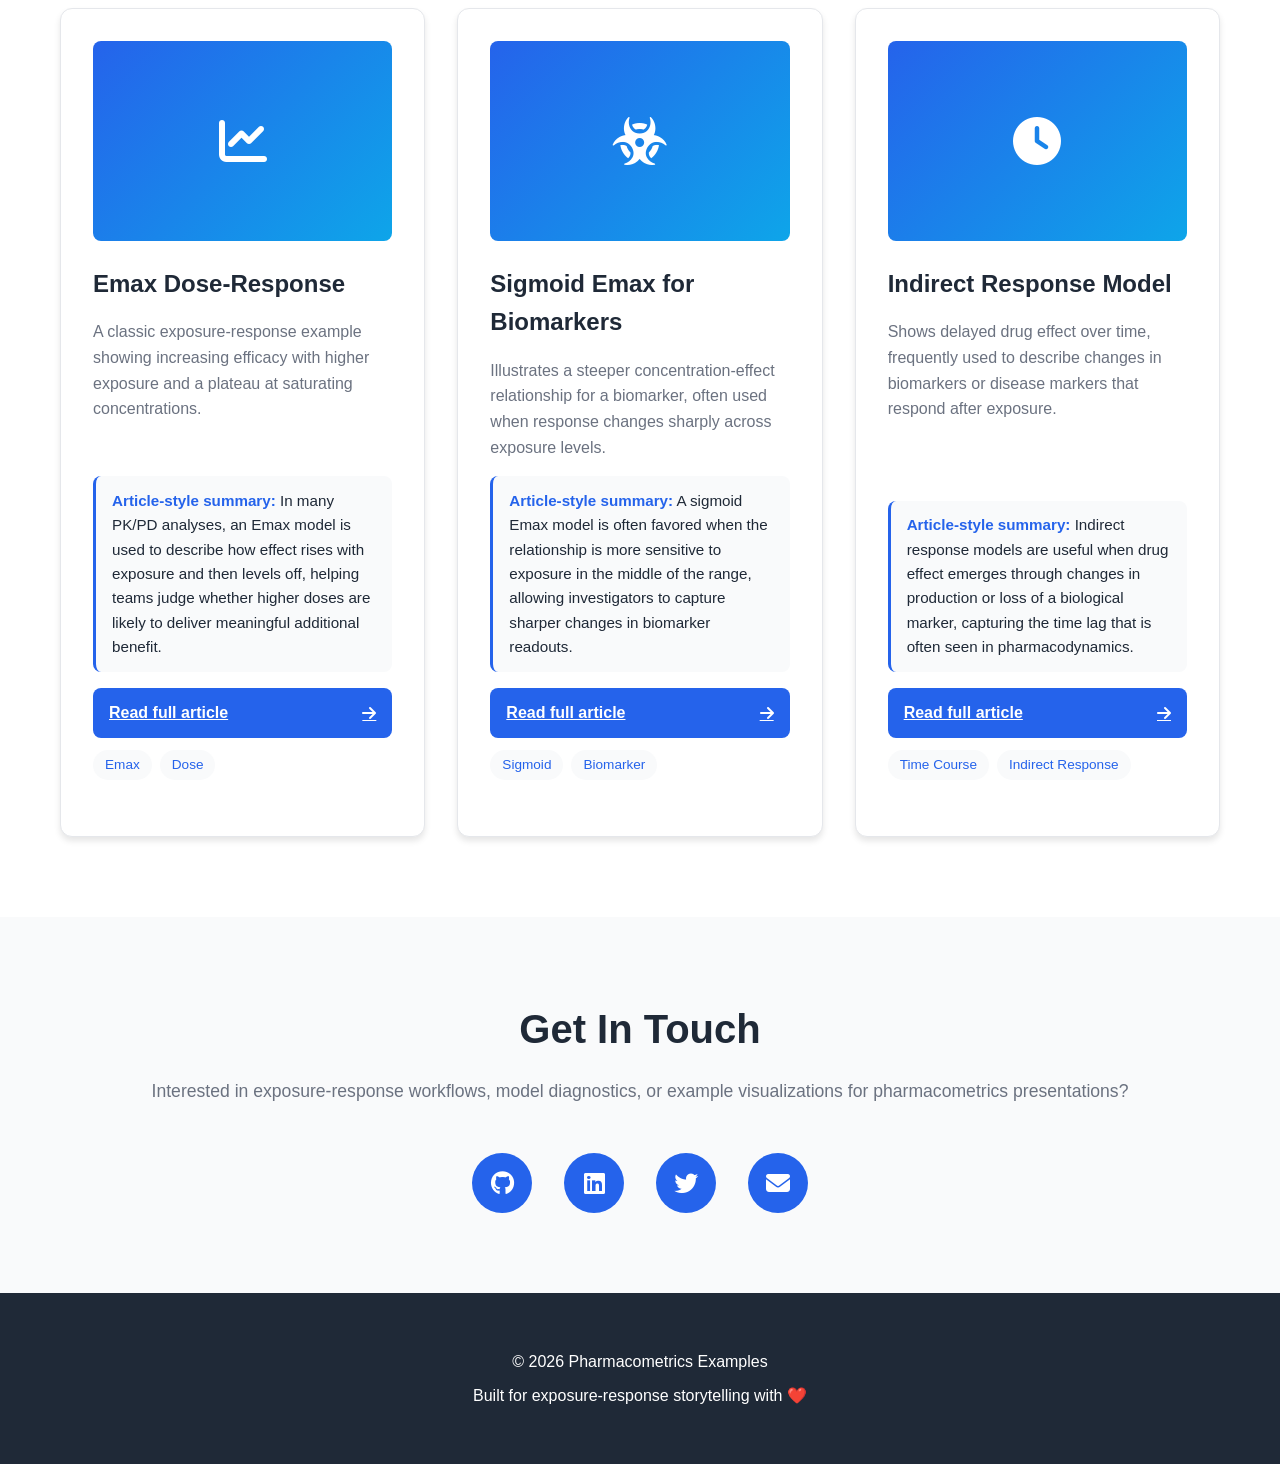
==== commit a12abbf3: "Create dedicated article pages for each example" ====
--- a/index.html
+++ b/index.html
@@ -71,15 +71,7 @@
                     <div class="example-detail">
                         <strong>Article-style summary:</strong> In many PK/PD analyses, an Emax model is used to describe how effect rises with exposure and then levels off, helping teams judge whether higher doses are likely to deliver meaningful additional benefit.
                     </div>
-                    <button class="expand-toggle" type="button" data-target="example1">Discuss this example <i class="fas fa-chevron-down"></i></button>
-                    <div id="example1" class="expand-content">
-                        <p>Typical interpretation: the drug shows a clear exposure-response relationship, but additional exposure beyond a certain point yields diminishing returns. This is often used to justify dose selection and to discuss the therapeutic window.</p>
-                        <ul>
-                            <li>Useful for efficacy endpoints with a saturating response</li>
-                            <li>Helps quantify the maximum achievable effect</li>
-                            <li>Supports discussion of dose optimization</li>
-                        </ul>
-                    </div>
+                    <a class="expand-toggle" href="emax-dose-response.html">Read full article <i class="fas fa-arrow-right"></i></a>
                     <div class="project-tags">
                         <span class="tag">Emax</span>
                         <span class="tag">Dose</span>
@@ -95,15 +87,7 @@
                     <div class="example-detail">
                         <strong>Article-style summary:</strong> A sigmoid Emax model is often favored when the relationship is more sensitive to exposure in the middle of the range, allowing investigators to capture sharper changes in biomarker readouts.
                     </div>
-                    <button class="expand-toggle" type="button" data-target="example2">Discuss this example <i class="fas fa-chevron-down"></i></button>
-                    <div id="example2" class="expand-content">
-                        <p>Typical interpretation: the response changes more sharply once exposure reaches a certain threshold. This can be especially relevant for biomarkers that are highly nonlinear in the clinically observed range.</p>
-                        <ul>
-                            <li>Captures steep concentration-effect behavior</li>
-                            <li>Useful when small exposure changes trigger large effects</li>
-                            <li>Helpful for identifying exposure thresholds</li>
-                        </ul>
-                    </div>
+                    <a class="expand-toggle" href="sigmoid-emax-biomarker.html">Read full article <i class="fas fa-arrow-right"></i></a>
                     <div class="project-tags">
                         <span class="tag">Sigmoid</span>
                         <span class="tag">Biomarker</span>
@@ -119,15 +103,7 @@
                     <div class="example-detail">
                         <strong>Article-style summary:</strong> Indirect response models are useful when drug effect emerges through changes in production or loss of a biological marker, capturing the time lag that is often seen in pharmacodynamics.
                     </div>
-                    <button class="expand-toggle" type="button" data-target="example3">Discuss this example <i class="fas fa-chevron-down"></i></button>
-                    <div id="example3" class="expand-content">
-                        <p>Typical interpretation: the effect is not immediate because the drug changes the underlying biological turnover rather than directly altering the response variable. This approach is common for biomarkers and disease progression endpoints.</p>
-                        <ul>
-                            <li>Captures delayed onset and offset of effect</li>
-                            <li>Useful for biomarkers driven by turnover</li>
-                            <li>Important for longitudinal study interpretation</li>
-                        </ul>
-                    </div>
+                    <a class="expand-toggle" href="indirect-response-model.html">Read full article <i class="fas fa-arrow-right"></i></a>
                     <div class="project-tags">
                         <span class="tag">Time Course</span>
                         <span class="tag">Indirect Response</span>
--- a/css/style.css
+++ b/css/style.css
@@ -331,6 +331,68 @@
     color: var(--light-text);
 }
 
+.article-page {
+    padding: 60px 20px 80px;
+    background: var(--bg-light);
+}
+
+.article-hero {
+    max-width: 900px;
+    margin: 0 auto 2rem;
+    padding: 2rem;
+    background: linear-gradient(135deg, var(--primary-color), var(--accent-color));
+    color: white;
+    border-radius: 16px;
+    box-shadow: var(--shadow-lg);
+}
+
+.article-hero h1 {
+    font-size: 2rem;
+    margin-bottom: 0.8rem;
+}
+
+.article-hero p {
+    font-size: 1.05rem;
+    line-height: 1.7;
+    opacity: 0.95;
+}
+
+.article-content {
+    max-width: 900px;
+    margin: 0 auto;
+    background: white;
+    border: 1px solid var(--border-color);
+    border-radius: 16px;
+    padding: 2rem;
+    box-shadow: var(--shadow);
+}
+
+.article-content h2 {
+    margin: 1.5rem 0 0.7rem;
+    color: var(--secondary-color);
+}
+
+.article-content p,
+.article-content li {
+    color: var(--light-text);
+    line-height: 1.8;
+}
+
+.article-callout {
+    background: var(--bg-light);
+    border-left: 4px solid var(--primary-color);
+    padding: 1rem 1.2rem;
+    border-radius: 8px;
+    margin: 1rem 0;
+    font-weight: 600;
+    color: var(--text-color);
+}
+
+.article-list {
+    padding-left: 1.2rem;
+    margin: 0.8rem 0 1.2rem;
+}
+
 .project-tags {
     display: flex;
     flex-wrap: wrap;
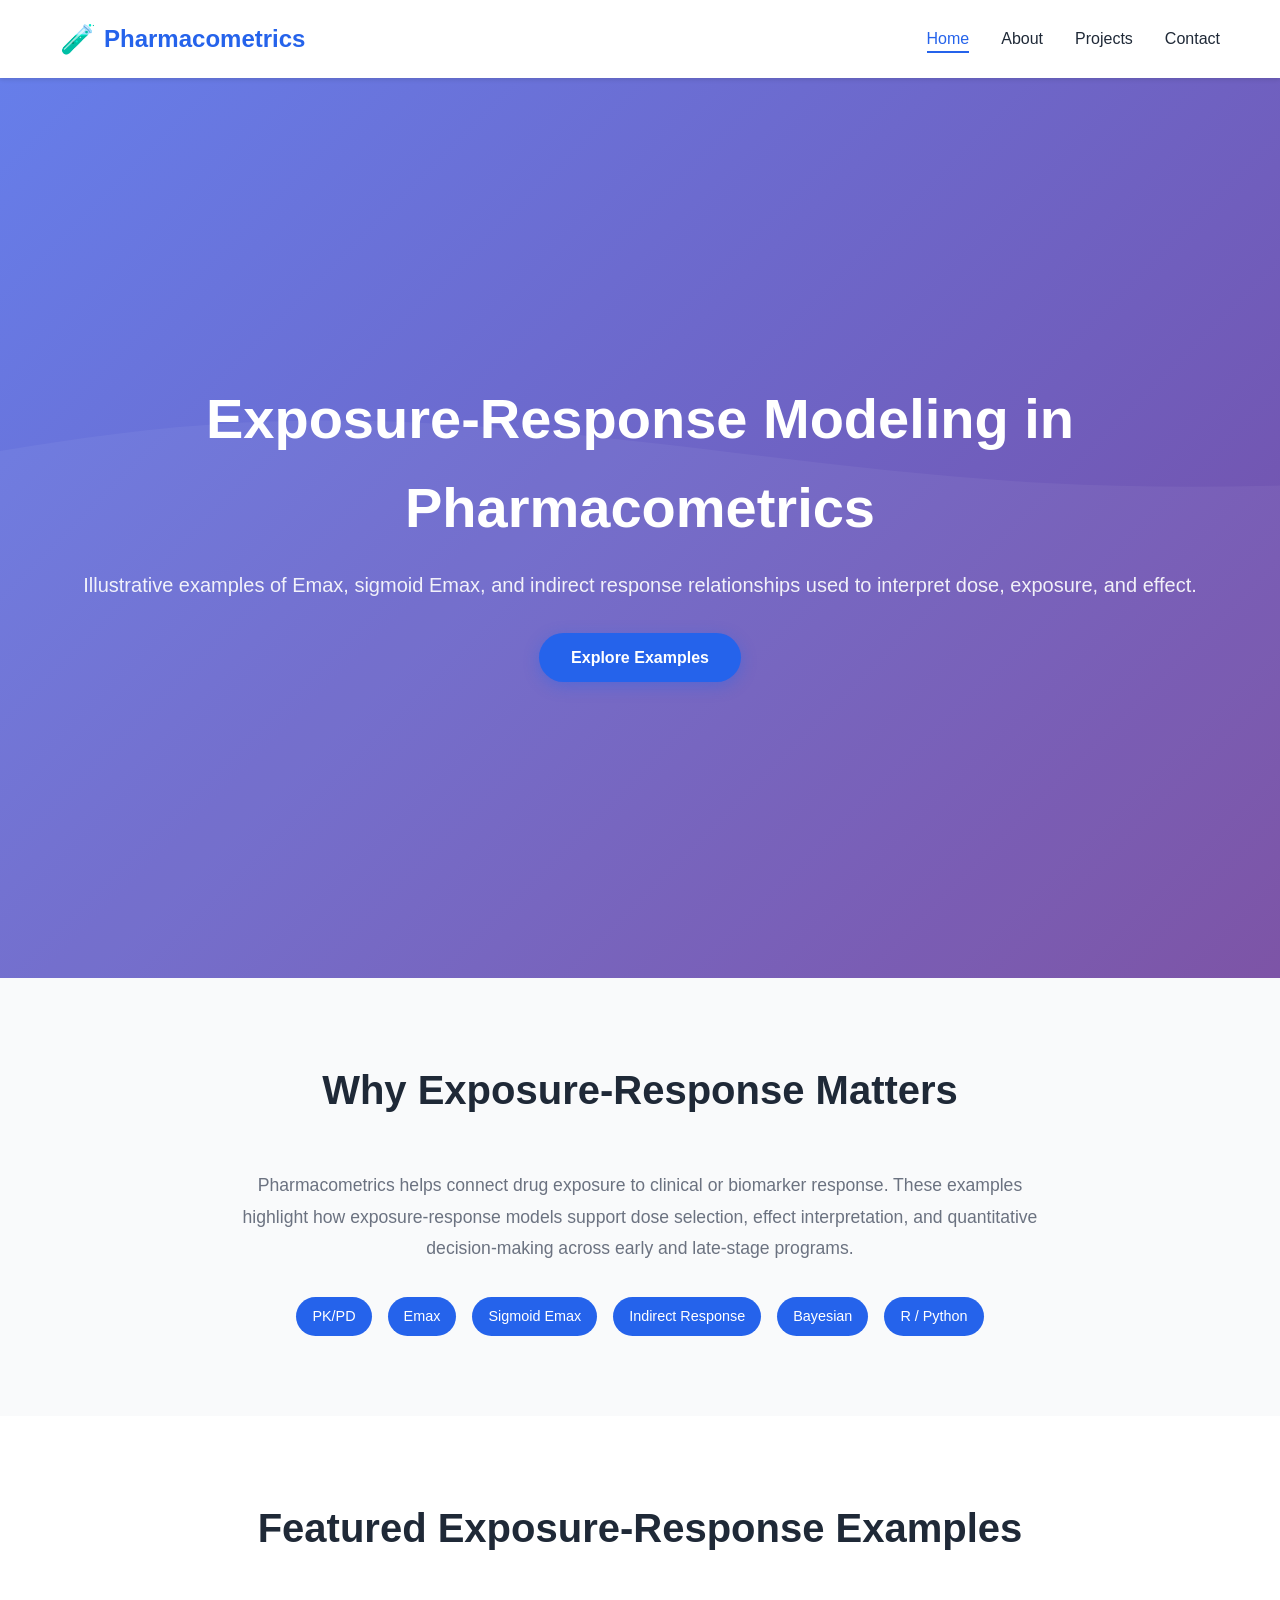
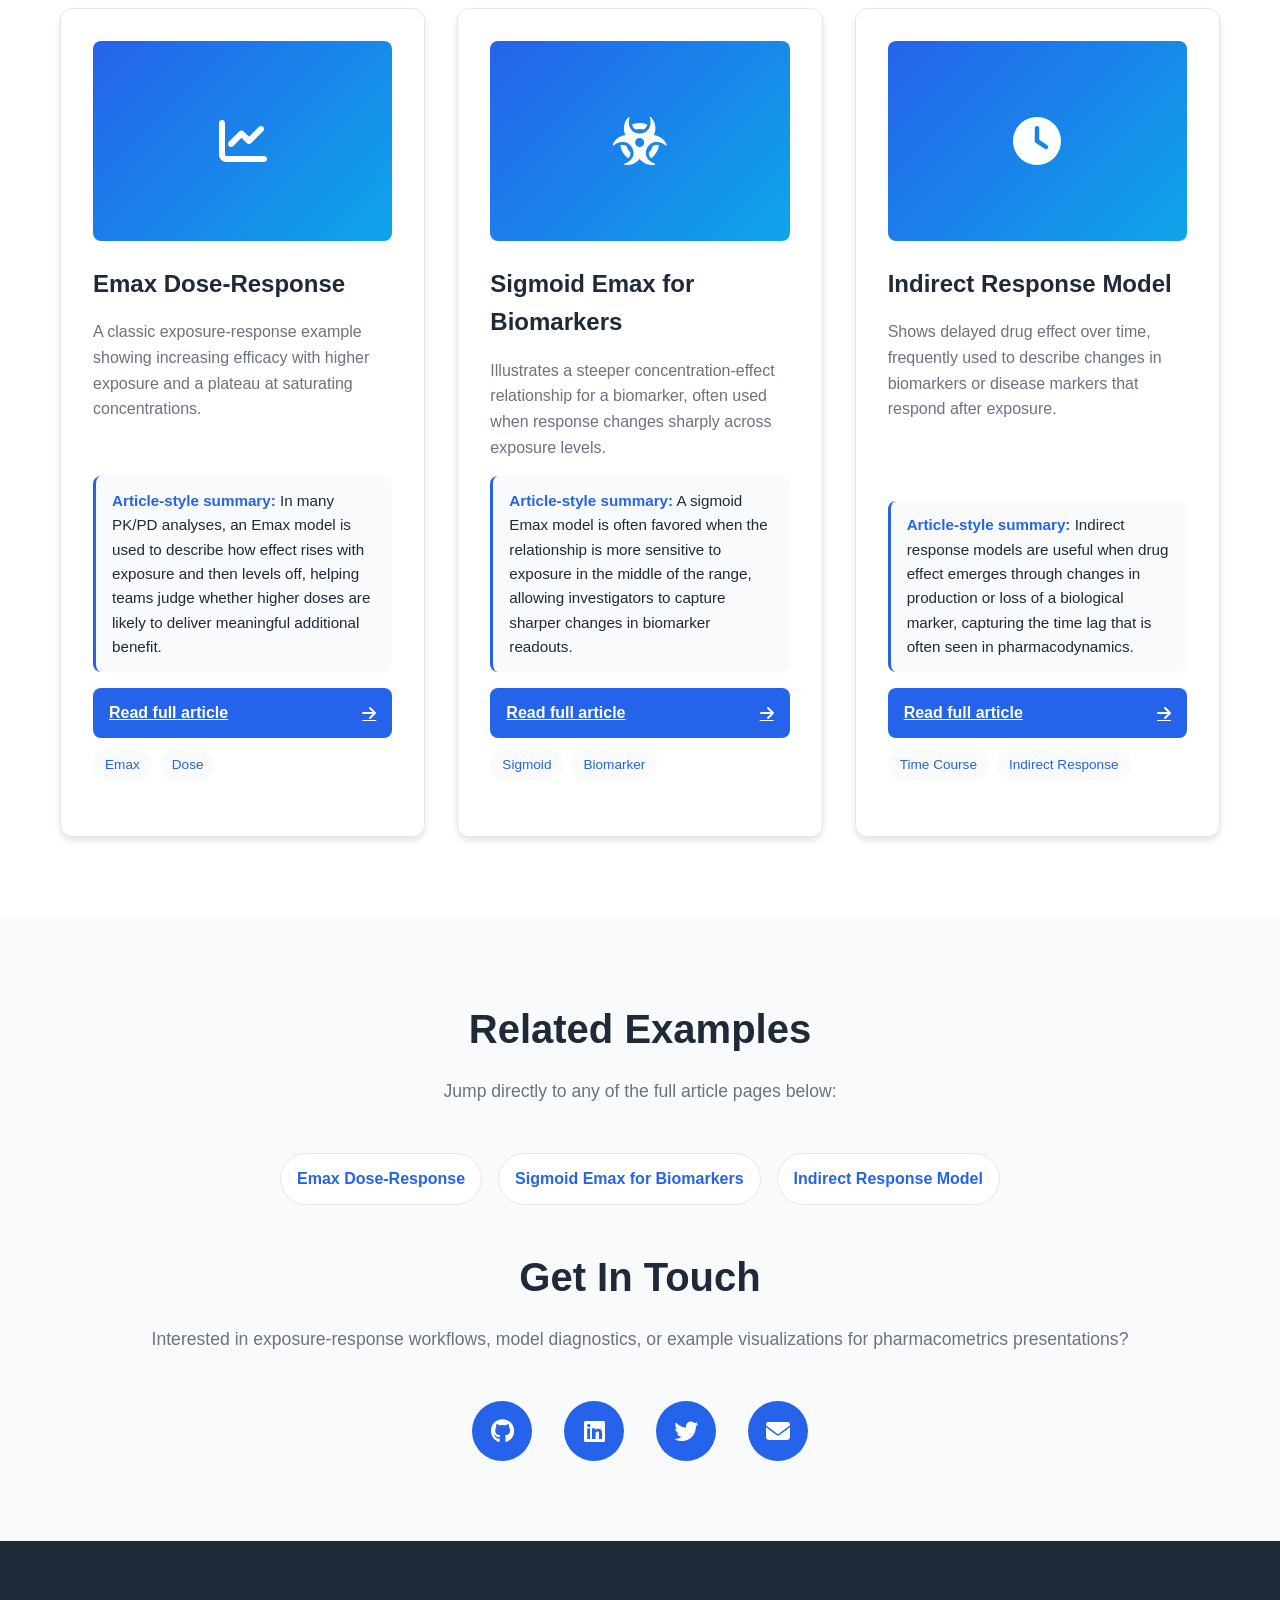
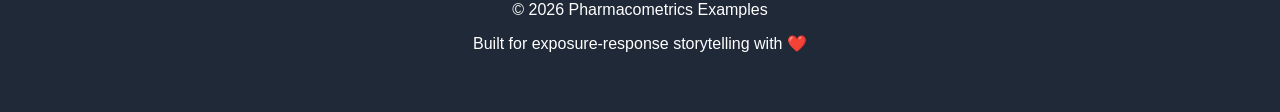
==== commit e6d6a97f: "Add related examples links to the main page" ====
--- a/index.html
+++ b/index.html
@@ -116,6 +116,13 @@
     <!-- Contact Section -->
     <section id="contact" class="contact">
         <div class="container">
+            <h2>Related Examples</h2>
+            <p>Jump directly to any of the full article pages below:</p>
+            <div class="related-links">
+                <a href="emax-dose-response.html">Emax Dose-Response</a>
+                <a href="sigmoid-emax-biomarker.html">Sigmoid Emax for Biomarkers</a>
+                <a href="indirect-response-model.html">Indirect Response Model</a>
+            </div>
             <h2>Get In Touch</h2>
             <p>Interested in exposure-response workflows, model diagnostics, or example visualizations for pharmacometrics presentations?</p>
             <div class="contact-links">
--- a/css/style.css
+++ b/css/style.css
@@ -441,6 +441,32 @@
     margin-bottom: 3rem;
 }
 
+.related-links {
+    display: flex;
+    justify-content: center;
+    flex-wrap: wrap;
+    gap: 1rem;
+    margin-bottom: 2.5rem;
+}
+
+.related-links a {
+    display: inline-block;
+    padding: 0.75rem 1rem;
+    border-radius: 999px;
+    background: white;
+    color: var(--primary-color);
+    text-decoration: none;
+    border: 1px solid var(--border-color);
+    font-weight: 600;
+    transition: all 0.3s ease;
+}
+
+.related-links a:hover {
+    background: var(--primary-color);
+    color: white;
+    transform: translateY(-2px);
+}
+
 .contact-links {
     display: flex;
     justify-content: center;
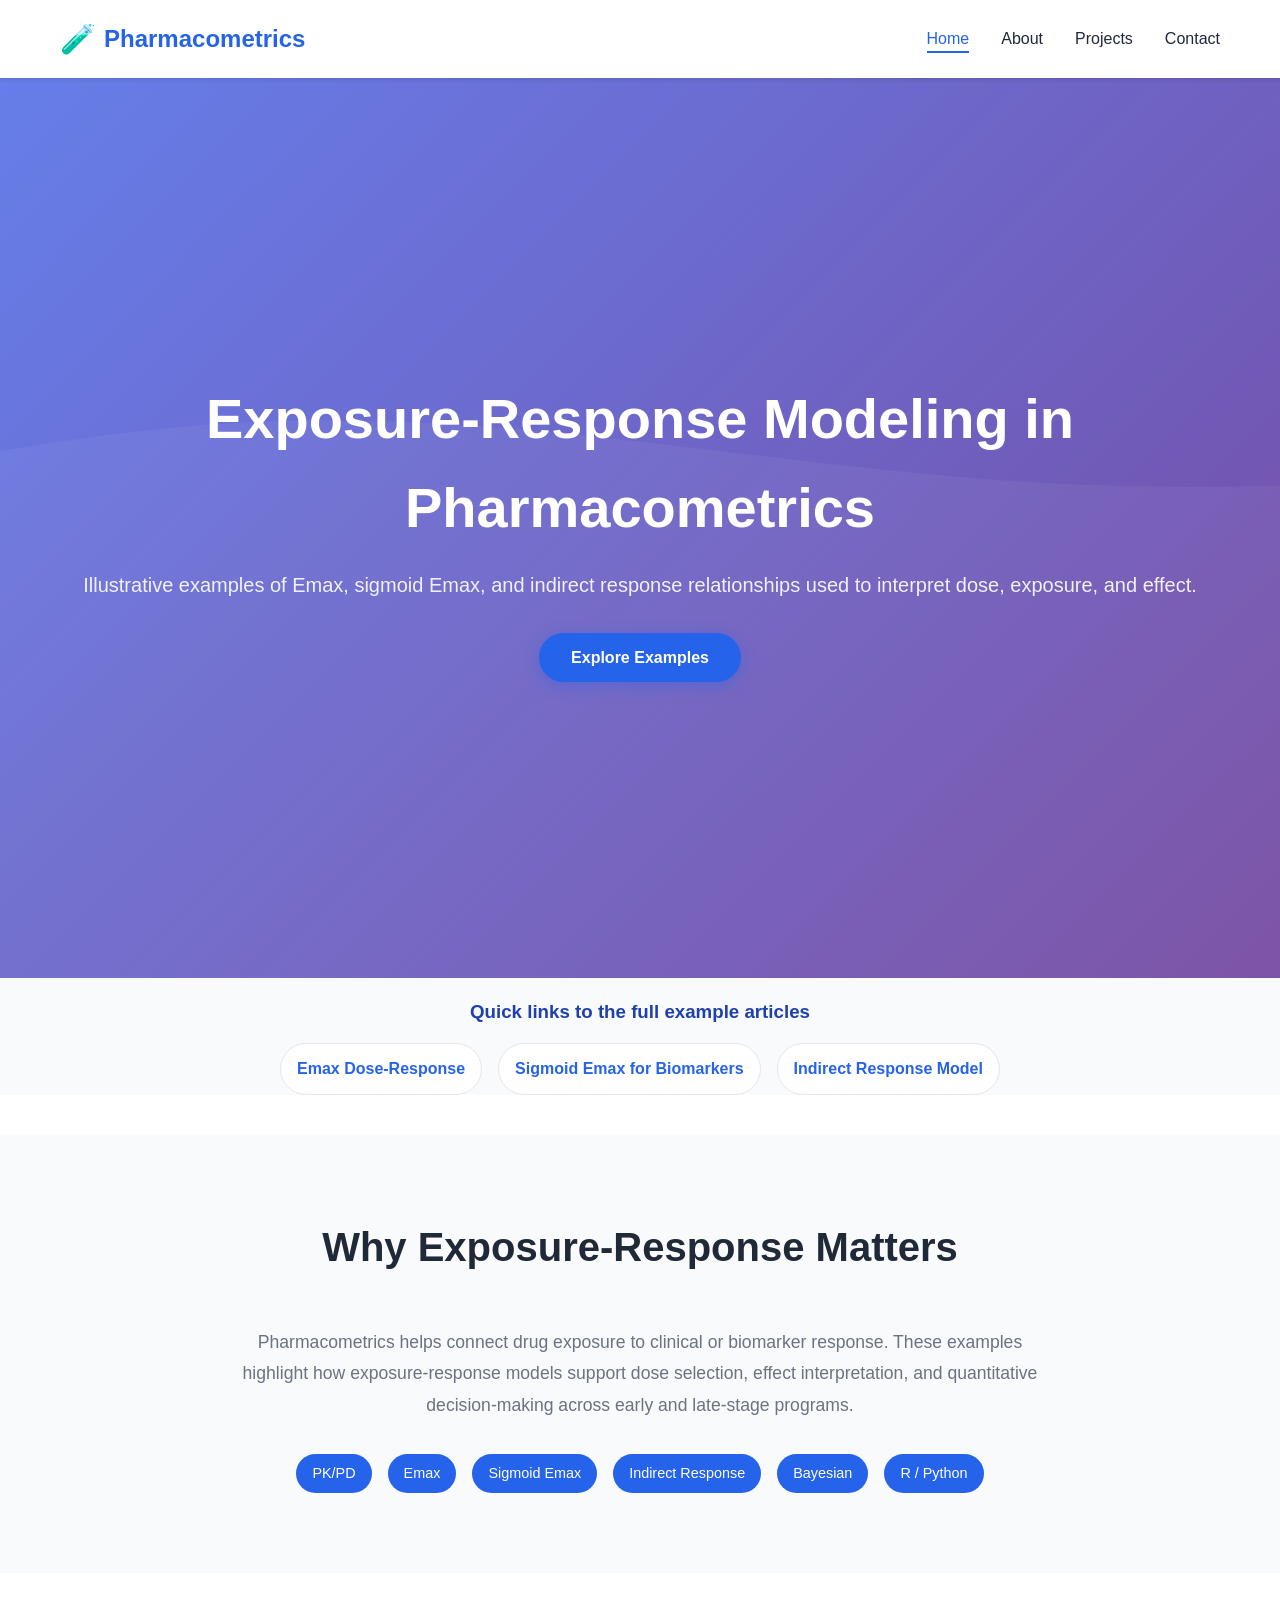
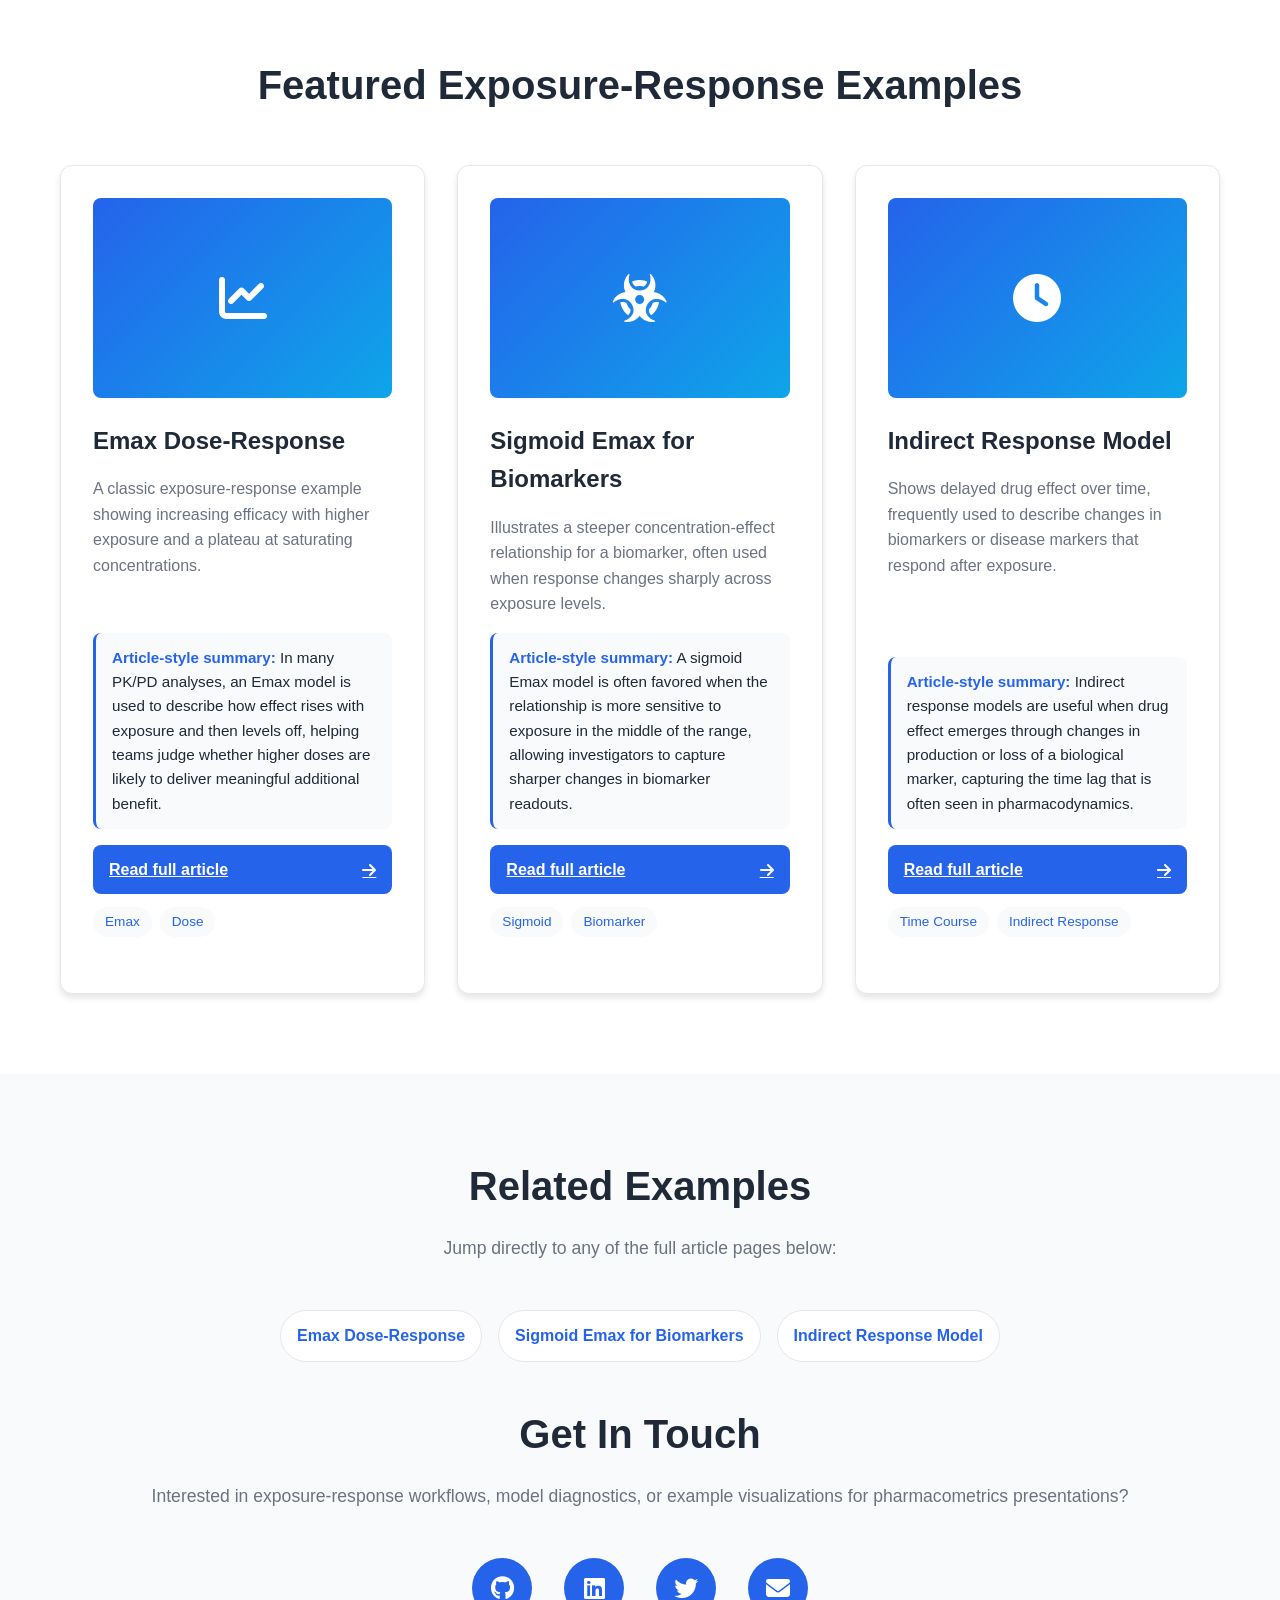
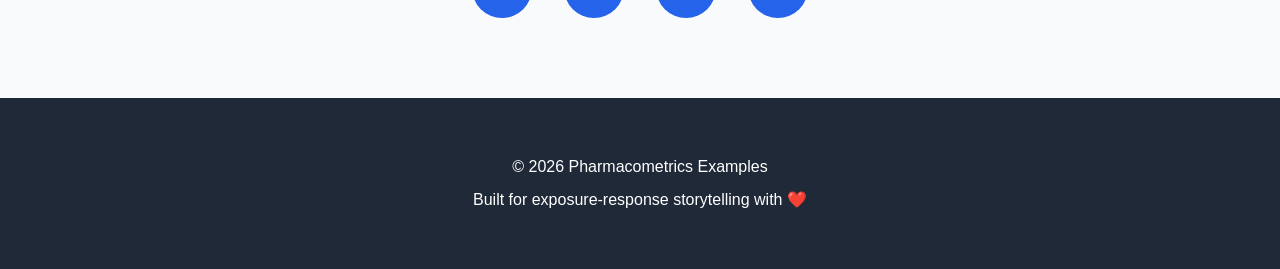
==== commit 241eb71c: "Add visible quick links for the three example articles" ====
--- a/index.html
+++ b/index.html
@@ -35,6 +35,17 @@
             <a href="#projects" class="btn btn-primary">Explore Examples</a>
         </div>
         <div class="hero-background"></div>
+    </section>
+
+    <section class="example-quick-links">
+        <div class="container">
+            <h3>Quick links to the full example articles</h3>
+            <div class="related-links">
+                <a href="emax-dose-response.html">Emax Dose-Response</a>
+                <a href="sigmoid-emax-biomarker.html">Sigmoid Emax for Biomarkers</a>
+                <a href="indirect-response-model.html">Indirect Response Model</a>
+            </div>
+        </div>
     </section>
 
     <!-- About Section -->
--- a/css/style.css
+++ b/css/style.css
@@ -441,6 +441,17 @@
     margin-bottom: 3rem;
 }
 
+.example-quick-links {
+    padding: 1.2rem 20px 0;
+    background: var(--bg-light);
+}
+
+.example-quick-links h3 {
+    text-align: center;
+    margin-bottom: 1rem;
+    color: var(--secondary-color);
+}
+
 .related-links {
     display: flex;
     justify-content: center;
